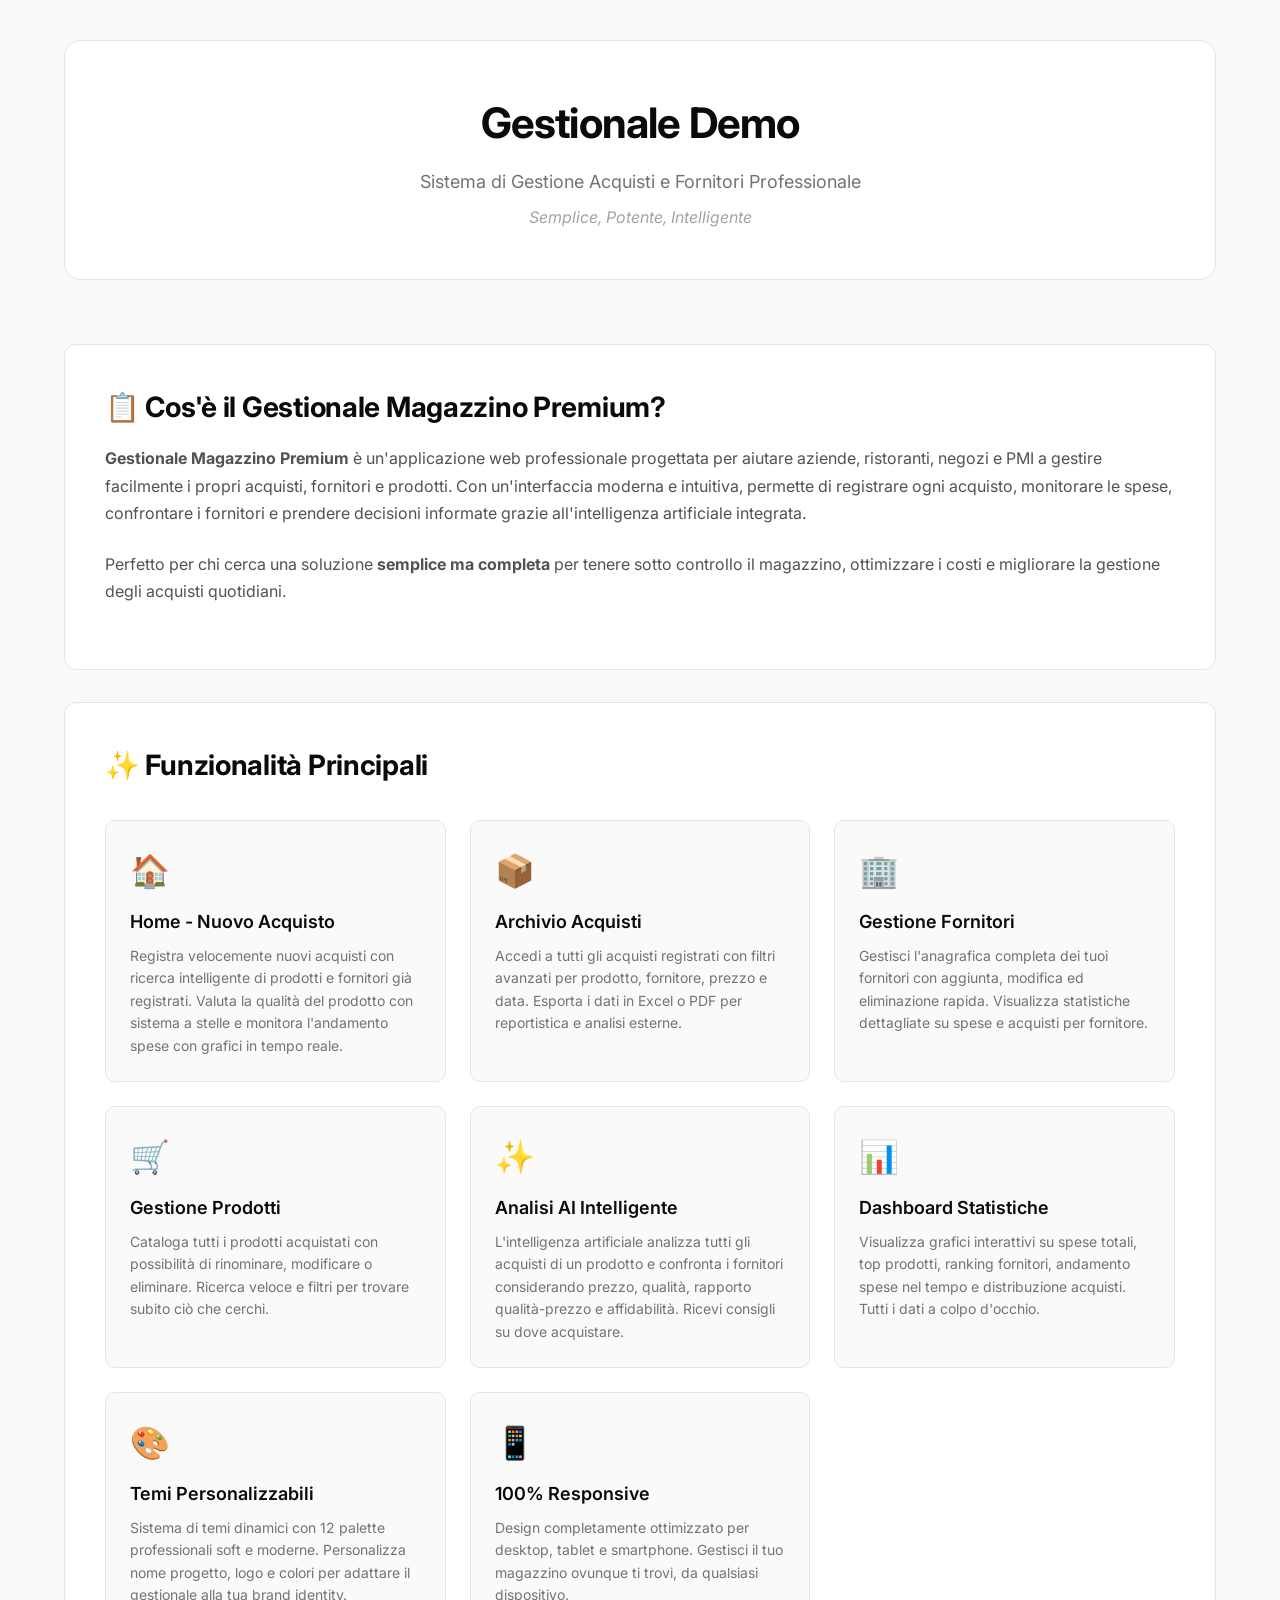
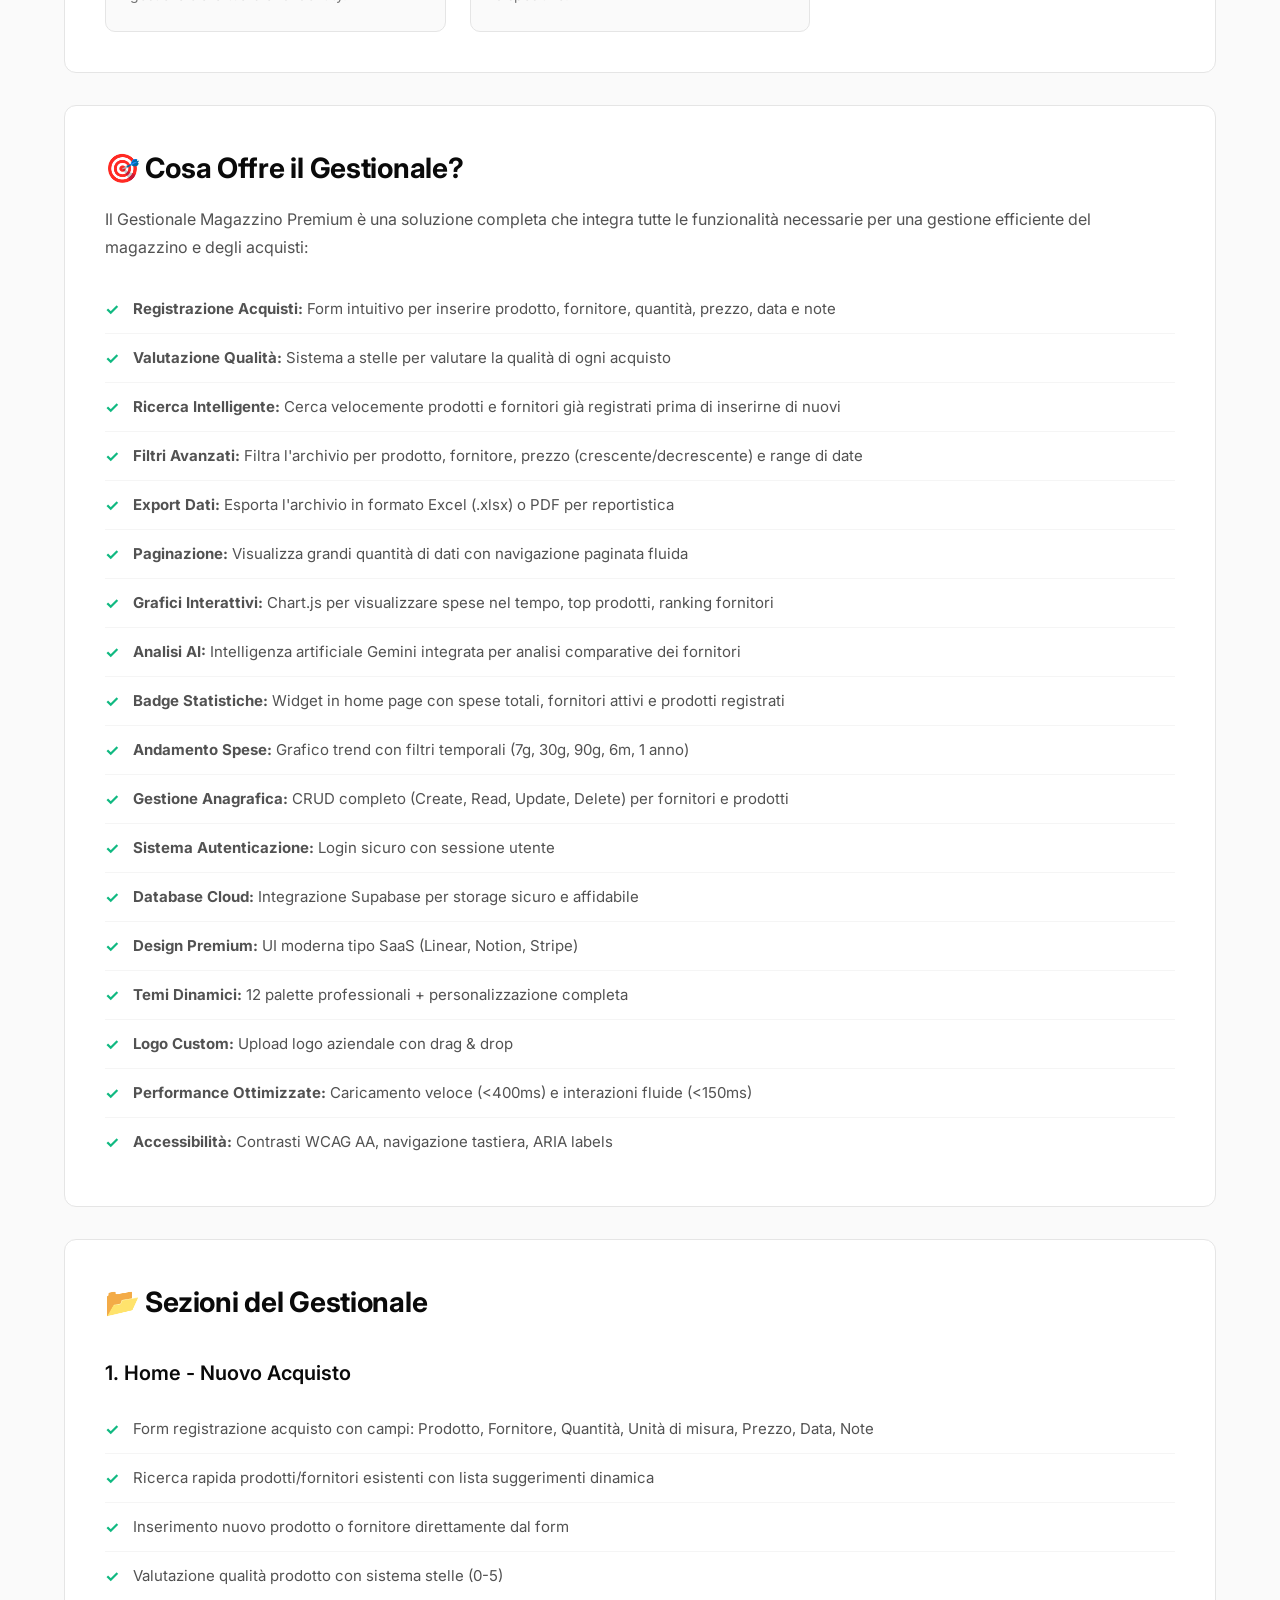
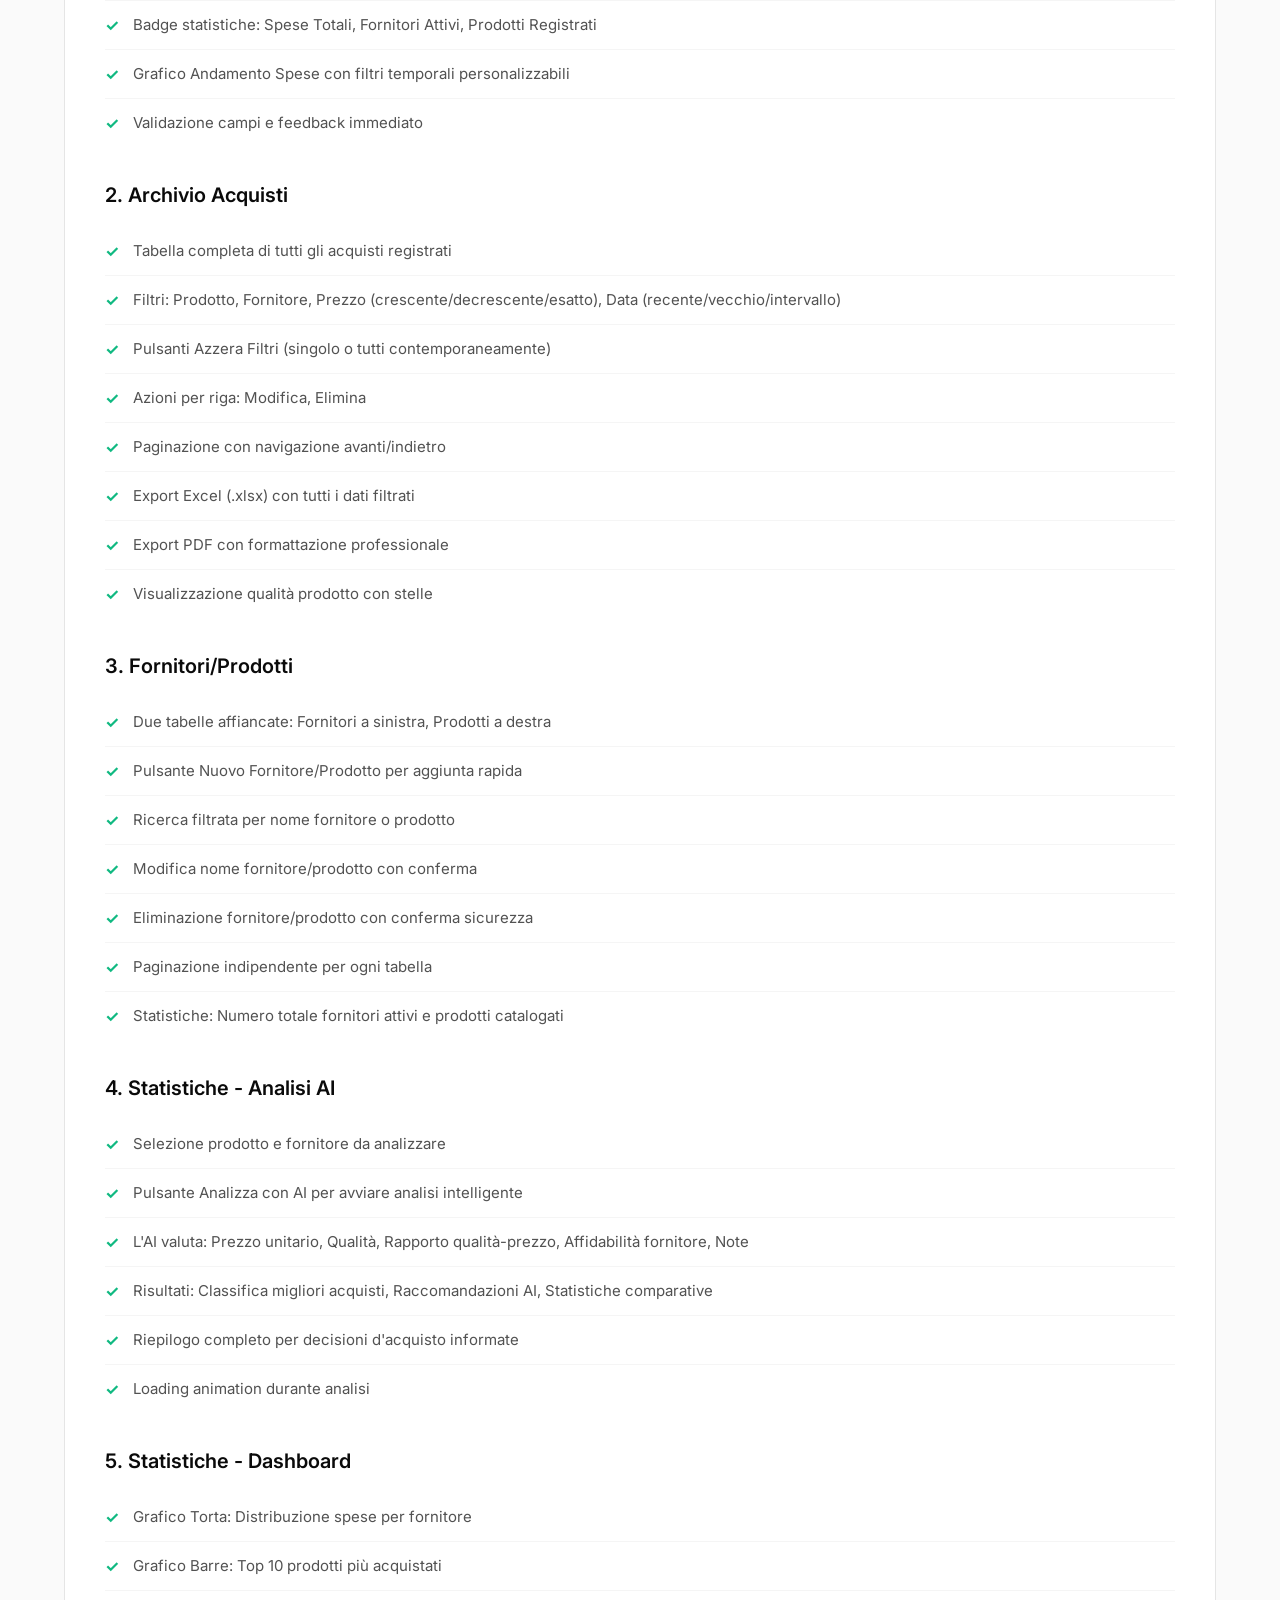
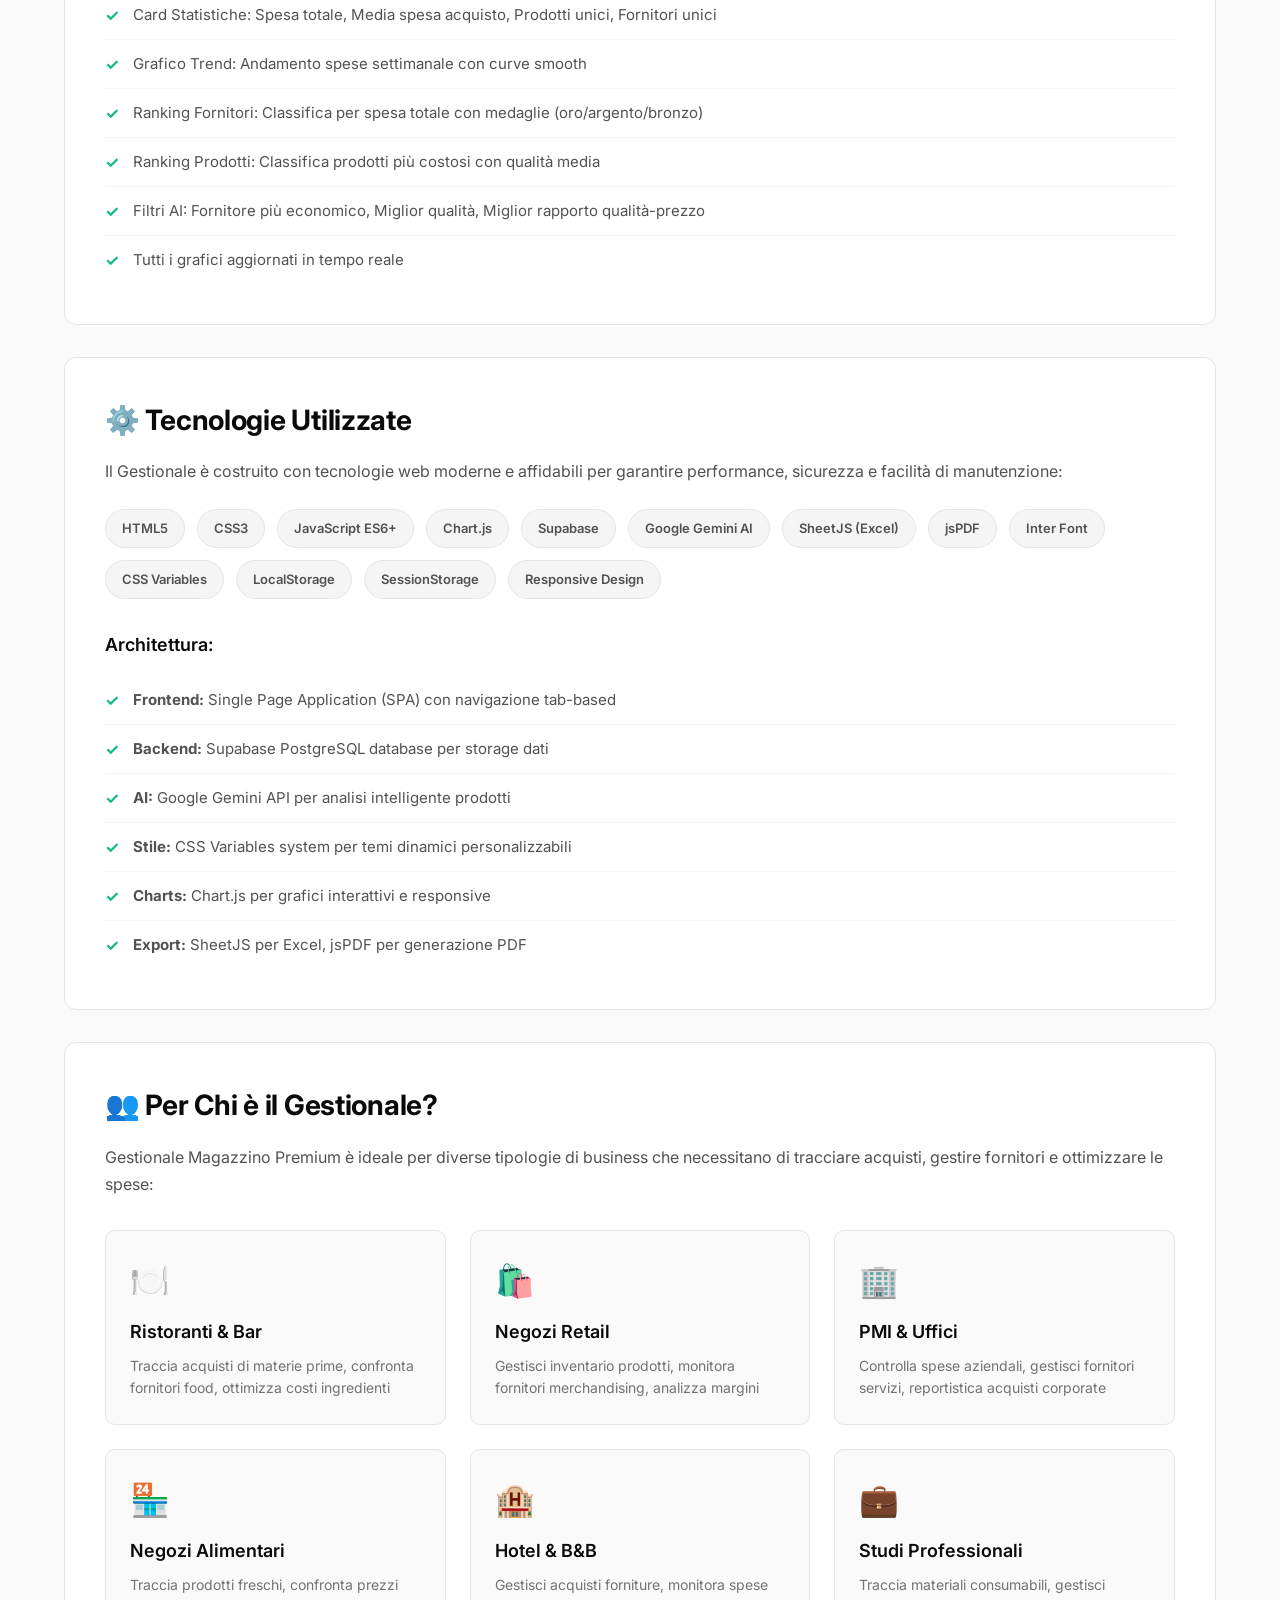
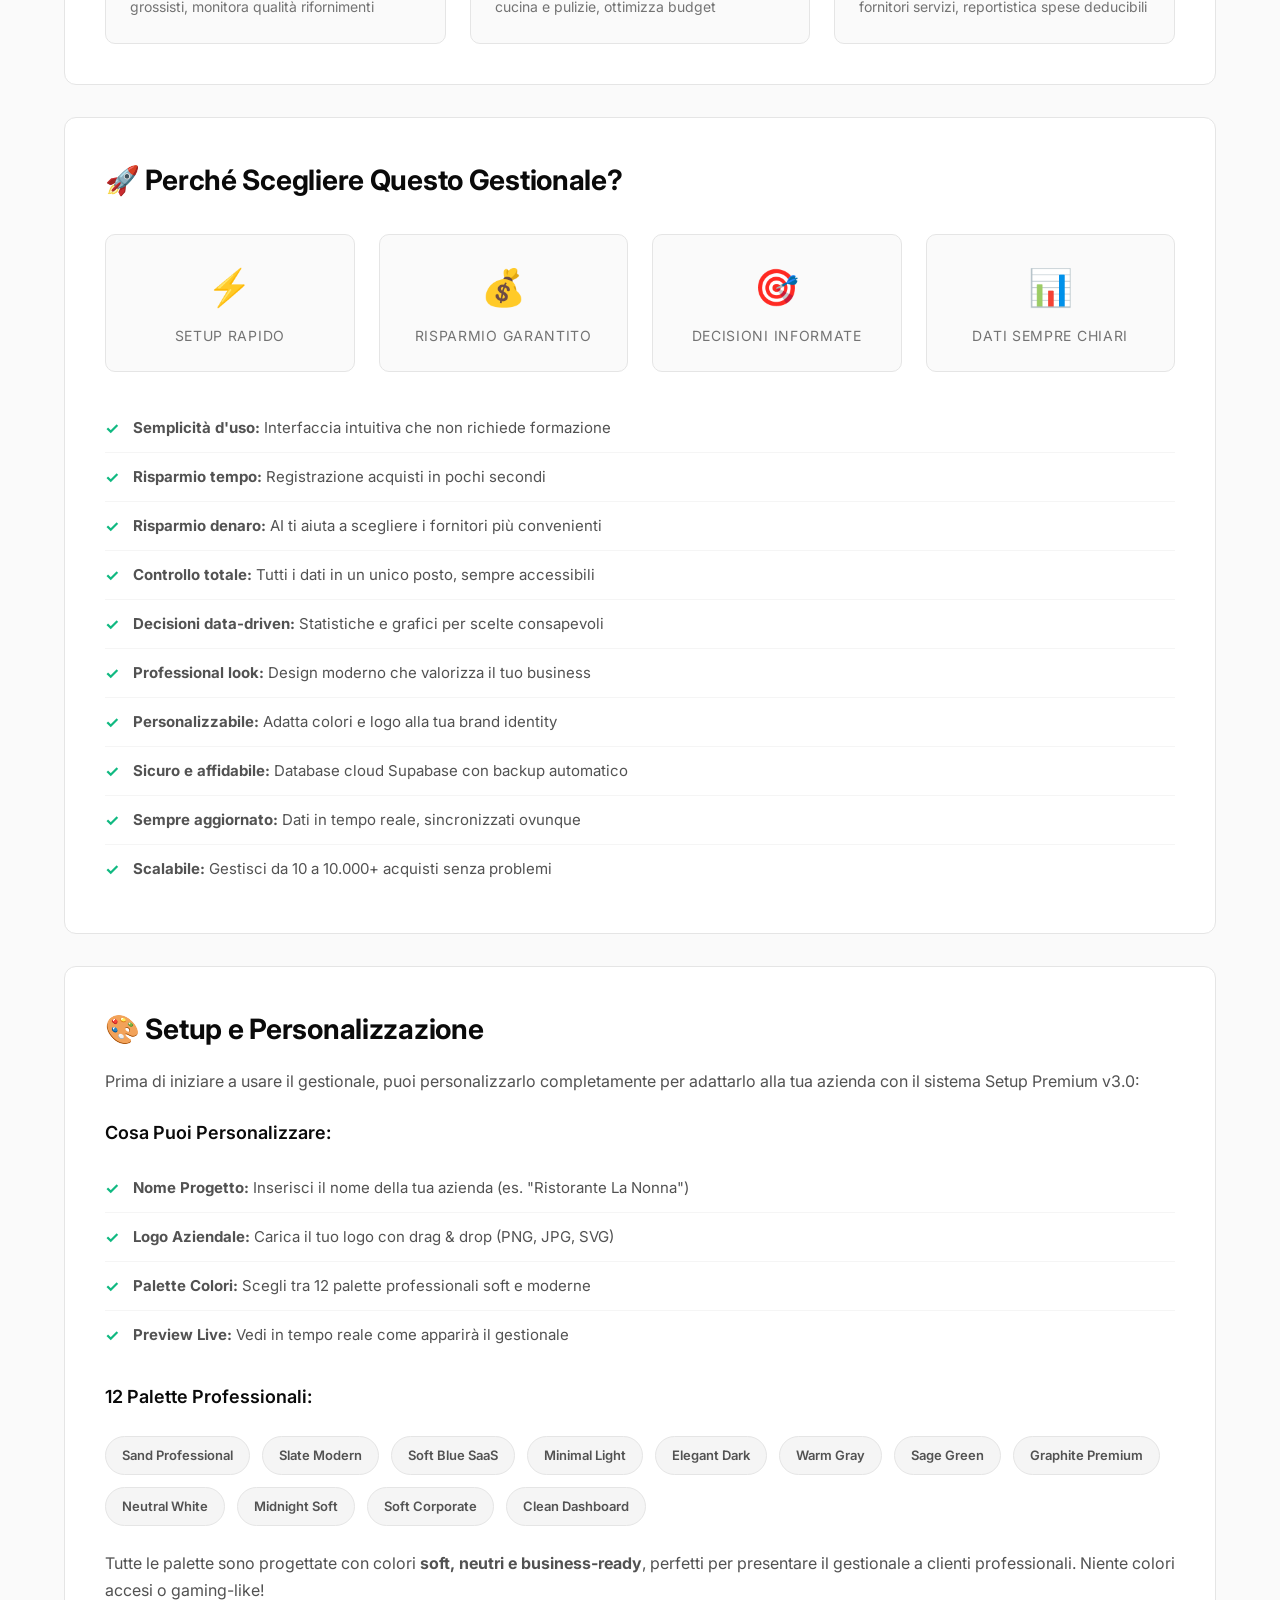
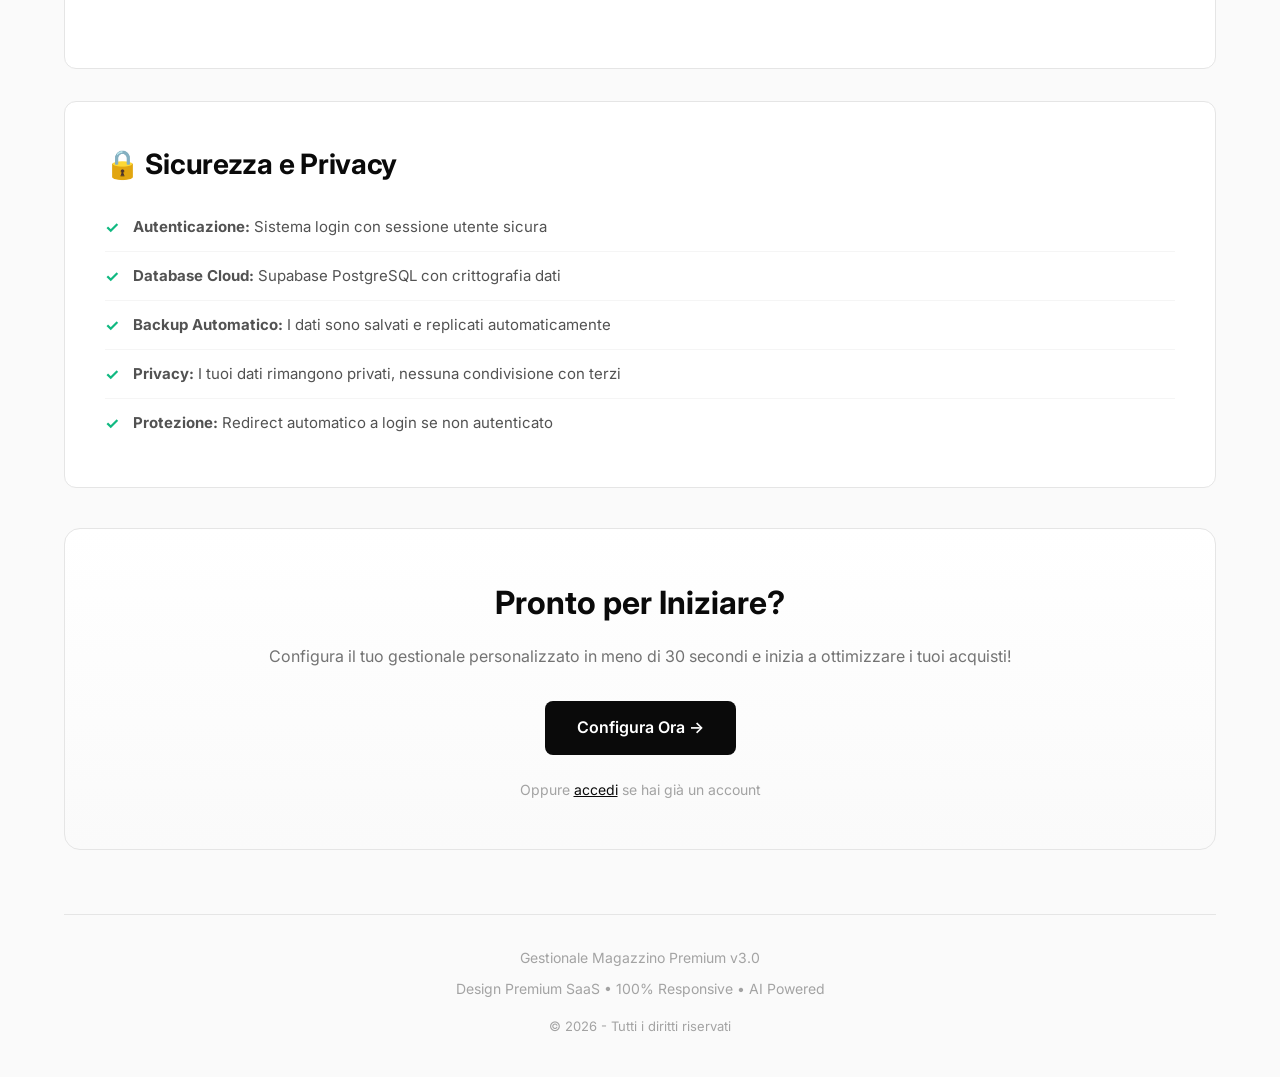
==== info.html @ 6c541b73 "stilicustom" ====
<!DOCTYPE html>
<html lang="it">
<head>
  <meta charset="UTF-8">
  <title>Informazioni - Gestionale Magazzino Premium</title>
  <meta name="viewport" content="width=device-width, initial-scale=1">
  <link href="https://fonts.googleapis.com/css2?family=Inter:wght@400;500;600;700&display=swap" rel="stylesheet">
  <link rel="stylesheet" href="css/themes-new.css">
  
  <style>
    * {
      margin: 0;
      padding: 0;
      box-sizing: border-box;
    }

    body {
      font-family: 'Inter', -apple-system, BlinkMacSystemFont, sans-serif;
      background: #fafafa;
      color: #0a0a0a;
      line-height: 1.6;
      -webkit-font-smoothing: antialiased;
      -moz-osx-font-smoothing: grayscale;
    }

    .container {
      max-width: 1200px;
      margin: 0 auto;
      padding: 40px 24px;
    }

    /* Header */
    .header {
      text-align: center;
      margin-bottom: 64px;
      padding: 48px 24px;
      background: #ffffff;
      border-radius: 16px;
      border: 1px solid #e5e5e5;
    }

    .logo-title {
      font-size: 42px;
      font-weight: 700;
      letter-spacing: -0.02em;
      color: #0a0a0a;
      margin-bottom: 12px;
    }

    .logo-subtitle {
      font-size: 18px;
      color: #737373;
      font-weight: 400;
    }

    .tagline {
      font-size: 16px;
      color: #a3a3a3;
      margin-top: 8px;
      font-style: italic;
    }

    /* Sections */
    .section {
      background: #ffffff;
      border-radius: 12px;
      padding: 40px;
      margin-bottom: 32px;
      border: 1px solid #e5e5e5;
    }

    .section-title {
      font-size: 28px;
      font-weight: 700;
      color: #0a0a0a;
      margin-bottom: 16px;
      letter-spacing: -0.01em;
    }

    .section-description {
      font-size: 16px;
      color: #525252;
      margin-bottom: 24px;
      line-height: 1.7;
    }

    /* Features Grid */
    .features-grid {
      display: grid;
      grid-template-columns: repeat(auto-fit, minmax(280px, 1fr));
      gap: 24px;
      margin-top: 32px;
    }

    .feature-card {
      background: #fafafa;
      border-radius: 10px;
      padding: 24px;
      border: 1px solid #e5e5e5;
      transition: all 0.2s ease;
    }

    .feature-card:hover {
      border-color: #a3a3a3;
      transform: translateY(-2px);
      box-shadow: 0 4px 12px rgba(0, 0, 0, 0.08);
    }

    .feature-icon {
      font-size: 32px;
      margin-bottom: 12px;
    }

    .feature-title {
      font-size: 18px;
      font-weight: 600;
      color: #0a0a0a;
      margin-bottom: 8px;
    }

    .feature-description {
      font-size: 14px;
      color: #737373;
      line-height: 1.6;
    }

    /* List */
    .info-list {
      list-style: none;
      margin-top: 16px;
    }

    .info-list li {
      padding: 12px 0;
      padding-left: 28px;
      position: relative;
      font-size: 15px;
      color: #525252;
      border-bottom: 1px solid #f5f5f5;
    }

    .info-list li:last-child {
      border-bottom: none;
    }

    .info-list li::before {
      content: '✓';
      position: absolute;
      left: 0;
      color: #10b981;
      font-weight: 700;
      font-size: 16px;
    }

    /* Tech Stack */
    .tech-stack {
      display: flex;
      flex-wrap: wrap;
      gap: 12px;
      margin-top: 24px;
    }

    .tech-badge {
      background: #f5f5f5;
      color: #525252;
      padding: 8px 16px;
      border-radius: 20px;
      font-size: 13px;
      font-weight: 600;
      border: 1px solid #e5e5e5;
    }

    /* CTA Button */
    .cta-section {
      text-align: center;
      padding: 48px 24px;
      background: linear-gradient(to bottom, #ffffff, #fafafa);
      border-radius: 16px;
      border: 1px solid #e5e5e5;
      margin-top: 40px;
    }

    .cta-button {
      display: inline-block;
      background: #0a0a0a;
      color: #ffffff;
      padding: 14px 32px;
      border-radius: 8px;
      text-decoration: none;
      font-size: 16px;
      font-weight: 600;
      transition: all 0.2s ease;
      border: none;
      cursor: pointer;
    }

    .cta-button:hover {
      background: #262626;
      transform: translateY(-1px);
      box-shadow: 0 4px 12px rgba(0, 0, 0, 0.15);
    }

    /* Stats */
    .stats-grid {
      display: grid;
      grid-template-columns: repeat(auto-fit, minmax(200px, 1fr));
      gap: 24px;
      margin-top: 32px;
    }

    .stat-card {
      text-align: center;
      padding: 24px;
      background: #fafafa;
      border-radius: 10px;
      border: 1px solid #e5e5e5;
    }

    .stat-number {
      font-size: 36px;
      font-weight: 700;
      color: #0a0a0a;
      margin-bottom: 8px;
    }

    .stat-label {
      font-size: 14px;
      color: #737373;
      text-transform: uppercase;
      letter-spacing: 0.05em;
    }

    /* Footer */
    .footer {
      text-align: center;
      margin-top: 64px;
      padding-top: 32px;
      border-top: 1px solid #e5e5e5;
      color: #a3a3a3;
      font-size: 14px;
    }
  </style>
</head>
<body>

<div class="container">
  
  <!-- HEADER -->
  <div class="header">
    <h1 class="logo-title">Gestionale Magazzino Premium</h1>
    <p class="logo-subtitle">Sistema di Gestione Acquisti e Fornitori Professionale</p>
    <p class="tagline">Semplice, Potente, Intelligente</p>
  </div>

  <!-- COSA È -->
  <div class="section">
    <h2 class="section-title">📋 Cos'è il Gestionale Magazzino Premium?</h2>
    <p class="section-description">
      <strong>Gestionale Magazzino Premium</strong> è un'applicazione web professionale progettata per aiutare aziende, 
      ristoranti, negozi e PMI a gestire facilmente i propri acquisti, fornitori e prodotti. 
      Con un'interfaccia moderna e intuitiva, permette di registrare ogni acquisto, monitorare le spese, 
      confrontare i fornitori e prendere decisioni informate grazie all'intelligenza artificiale integrata.
    </p>
    <p class="section-description">
      Perfetto per chi cerca una soluzione <strong>semplice ma completa</strong> per tenere sotto controllo il magazzino, 
      ottimizzare i costi e migliorare la gestione degli acquisti quotidiani.
    </p>
  </div>

  <!-- FUNZIONALITÀ PRINCIPALI -->
  <div class="section">
    <h2 class="section-title">✨ Funzionalità Principali</h2>
    
    <div class="features-grid">
      <!-- Feature 1 -->
      <div class="feature-card">
        <div class="feature-icon">🏠</div>
        <h3 class="feature-title">Home - Nuovo Acquisto</h3>
        <p class="feature-description">
          Registra velocemente nuovi acquisti con ricerca intelligente di prodotti e fornitori già registrati. 
          Valuta la qualità del prodotto con sistema a stelle e monitora l'andamento spese con grafici in tempo reale.
        </p>
      </div>

      <!-- Feature 2 -->
      <div class="feature-card">
        <div class="feature-icon">📦</div>
        <h3 class="feature-title">Archivio Acquisti</h3>
        <p class="feature-description">
          Accedi a tutti gli acquisti registrati con filtri avanzati per prodotto, fornitore, prezzo e data. 
          Esporta i dati in Excel o PDF per reportistica e analisi esterne.
        </p>
      </div>

      <!-- Feature 3 -->
      <div class="feature-card">
        <div class="feature-icon">🏢</div>
        <h3 class="feature-title">Gestione Fornitori</h3>
        <p class="feature-description">
          Gestisci l'anagrafica completa dei tuoi fornitori con aggiunta, modifica ed eliminazione rapida. 
          Visualizza statistiche dettagliate su spese e acquisti per fornitore.
        </p>
      </div>

      <!-- Feature 4 -->
      <div class="feature-card">
        <div class="feature-icon">🛒</div>
        <h3 class="feature-title">Gestione Prodotti</h3>
        <p class="feature-description">
          Cataloga tutti i prodotti acquistati con possibilità di rinominare, modificare o eliminare. 
          Ricerca veloce e filtri per trovare subito ciò che cerchi.
        </p>
      </div>

      <!-- Feature 5 -->
      <div class="feature-card">
        <div class="feature-icon">✨</div>
        <h3 class="feature-title">Analisi AI Intelligente</h3>
        <p class="feature-description">
          L'intelligenza artificiale analizza tutti gli acquisti di un prodotto e confronta i fornitori 
          considerando prezzo, qualità, rapporto qualità-prezzo e affidabilità. Ricevi consigli su dove acquistare.
        </p>
      </div>

      <!-- Feature 6 -->
      <div class="feature-card">
        <div class="feature-icon">📊</div>
        <h3 class="feature-title">Dashboard Statistiche</h3>
        <p class="feature-description">
          Visualizza grafici interattivi su spese totali, top prodotti, ranking fornitori, 
          andamento spese nel tempo e distribuzione acquisti. Tutti i dati a colpo d'occhio.
        </p>
      </div>

      <!-- Feature 7 -->
      <div class="feature-card">
        <div class="feature-icon">🎨</div>
        <h3 class="feature-title">Temi Personalizzabili</h3>
        <p class="feature-description">
          Sistema di temi dinamici con 12 palette professionali soft e moderne. 
          Personalizza nome progetto, logo e colori per adattare il gestionale alla tua brand identity.
        </p>
      </div>

      <!-- Feature 8 -->
      <div class="feature-card">
        <div class="feature-icon">📱</div>
        <h3 class="feature-title">100% Responsive</h3>
        <p class="feature-description">
          Design completamente ottimizzato per desktop, tablet e smartphone. 
          Gestisci il tuo magazzino ovunque ti trovi, da qualsiasi dispositivo.
        </p>
      </div>
    </div>
  </div>

  <!-- COSA OFFRE -->
  <div class="section">
    <h2 class="section-title">🎯 Cosa Offre il Gestionale?</h2>
    <p class="section-description">
      Il Gestionale Magazzino Premium è una soluzione completa che integra tutte le funzionalità necessarie 
      per una gestione efficiente del magazzino e degli acquisti:
    </p>

    <ul class="info-list">
      <li><strong>Registrazione Acquisti:</strong> Form intuitivo per inserire prodotto, fornitore, quantità, prezzo, data e note</li>
      <li><strong>Valutazione Qualità:</strong> Sistema a stelle per valutare la qualità di ogni acquisto</li>
      <li><strong>Ricerca Intelligente:</strong> Cerca velocemente prodotti e fornitori già registrati prima di inserirne di nuovi</li>
      <li><strong>Filtri Avanzati:</strong> Filtra l'archivio per prodotto, fornitore, prezzo (crescente/decrescente) e range di date</li>
      <li><strong>Export Dati:</strong> Esporta l'archivio in formato Excel (.xlsx) o PDF per reportistica</li>
      <li><strong>Paginazione:</strong> Visualizza grandi quantità di dati con navigazione paginata fluida</li>
      <li><strong>Grafici Interattivi:</strong> Chart.js per visualizzare spese nel tempo, top prodotti, ranking fornitori</li>
      <li><strong>Analisi AI:</strong> Intelligenza artificiale Gemini integrata per analisi comparative dei fornitori</li>
      <li><strong>Badge Statistiche:</strong> Widget in home page con spese totali, fornitori attivi e prodotti registrati</li>
      <li><strong>Andamento Spese:</strong> Grafico trend con filtri temporali (7g, 30g, 90g, 6m, 1 anno)</li>
      <li><strong>Gestione Anagrafica:</strong> CRUD completo (Create, Read, Update, Delete) per fornitori e prodotti</li>
      <li><strong>Sistema Autenticazione:</strong> Login sicuro con sessione utente</li>
      <li><strong>Database Cloud:</strong> Integrazione Supabase per storage sicuro e affidabile</li>
      <li><strong>Design Premium:</strong> UI moderna tipo SaaS (Linear, Notion, Stripe)</li>
      <li><strong>Temi Dinamici:</strong> 12 palette professionali + personalizzazione completa</li>
      <li><strong>Logo Custom:</strong> Upload logo aziendale con drag & drop</li>
      <li><strong>Performance Ottimizzate:</strong> Caricamento veloce (<400ms) e interazioni fluide (<150ms)</li>
      <li><strong>Accessibilità:</strong> Contrasti WCAG AA, navigazione tastiera, ARIA labels</li>
    </ul>
  </div>

  <!-- SEZIONI DETTAGLIATE -->
  <div class="section">
    <h2 class="section-title">📂 Sezioni del Gestionale</h2>

    <h3 style="margin-top:32px;margin-bottom:16px;font-size:20px;font-weight:600;">1. Home - Nuovo Acquisto</h3>
    <ul class="info-list">
      <li>Form registrazione acquisto con campi: Prodotto, Fornitore, Quantità, Unità di misura, Prezzo, Data, Note</li>
      <li>Ricerca rapida prodotti/fornitori esistenti con lista suggerimenti dinamica</li>
      <li>Inserimento nuovo prodotto o fornitore direttamente dal form</li>
      <li>Valutazione qualità prodotto con sistema stelle (0-5)</li>
      <li>Badge statistiche: Spese Totali, Fornitori Attivi, Prodotti Registrati</li>
      <li>Grafico Andamento Spese con filtri temporali personalizzabili</li>
      <li>Validazione campi e feedback immediato</li>
    </ul>

    <h3 style="margin-top:32px;margin-bottom:16px;font-size:20px;font-weight:600;">2. Archivio Acquisti</h3>
    <ul class="info-list">
      <li>Tabella completa di tutti gli acquisti registrati</li>
      <li>Filtri: Prodotto, Fornitore, Prezzo (crescente/decrescente/esatto), Data (recente/vecchio/intervallo)</li>
      <li>Pulsanti Azzera Filtri (singolo o tutti contemporaneamente)</li>
      <li>Azioni per riga: Modifica, Elimina</li>
      <li>Paginazione con navigazione avanti/indietro</li>
      <li>Export Excel (.xlsx) con tutti i dati filtrati</li>
      <li>Export PDF con formattazione professionale</li>
      <li>Visualizzazione qualità prodotto con stelle</li>
    </ul>

    <h3 style="margin-top:32px;margin-bottom:16px;font-size:20px;font-weight:600;">3. Fornitori/Prodotti</h3>
    <ul class="info-list">
      <li>Due tabelle affiancate: Fornitori a sinistra, Prodotti a destra</li>
      <li>Pulsante Nuovo Fornitore/Prodotto per aggiunta rapida</li>
      <li>Ricerca filtrata per nome fornitore o prodotto</li>
      <li>Modifica nome fornitore/prodotto con conferma</li>
      <li>Eliminazione fornitore/prodotto con conferma sicurezza</li>
      <li>Paginazione indipendente per ogni tabella</li>
      <li>Statistiche: Numero totale fornitori attivi e prodotti catalogati</li>
    </ul>

    <h3 style="margin-top:32px;margin-bottom:16px;font-size:20px;font-weight:600;">4. Statistiche - Analisi AI</h3>
    <ul class="info-list">
      <li>Selezione prodotto e fornitore da analizzare</li>
      <li>Pulsante Analizza con AI per avviare analisi intelligente</li>
      <li>L'AI valuta: Prezzo unitario, Qualità, Rapporto qualità-prezzo, Affidabilità fornitore, Note</li>
      <li>Risultati: Classifica migliori acquisti, Raccomandazioni AI, Statistiche comparative</li>
      <li>Riepilogo completo per decisioni d'acquisto informate</li>
      <li>Loading animation durante analisi</li>
    </ul>

    <h3 style="margin-top:32px;margin-bottom:16px;font-size:20px;font-weight:600;">5. Statistiche - Dashboard</h3>
    <ul class="info-list">
      <li>Grafico Torta: Distribuzione spese per fornitore</li>
      <li>Grafico Barre: Top 10 prodotti più acquistati</li>
      <li>Card Statistiche: Spesa totale, Media spesa acquisto, Prodotti unici, Fornitori unici</li>
      <li>Grafico Trend: Andamento spese settimanale con curve smooth</li>
      <li>Ranking Fornitori: Classifica per spesa totale con medaglie (oro/argento/bronzo)</li>
      <li>Ranking Prodotti: Classifica prodotti più costosi con qualità media</li>
      <li>Filtri AI: Fornitore più economico, Miglior qualità, Miglior rapporto qualità-prezzo</li>
      <li>Tutti i grafici aggiornati in tempo reale</li>
    </ul>
  </div>

  <!-- TECNOLOGIE -->
  <div class="section">
    <h2 class="section-title">⚙️ Tecnologie Utilizzate</h2>
    <p class="section-description">
      Il Gestionale è costruito con tecnologie web moderne e affidabili per garantire 
      performance, sicurezza e facilità di manutenzione:
    </p>

    <div class="tech-stack">
      <span class="tech-badge">HTML5</span>
      <span class="tech-badge">CSS3</span>
      <span class="tech-badge">JavaScript ES6+</span>
      <span class="tech-badge">Chart.js</span>
      <span class="tech-badge">Supabase</span>
      <span class="tech-badge">Google Gemini AI</span>
      <span class="tech-badge">SheetJS (Excel)</span>
      <span class="tech-badge">jsPDF</span>
      <span class="tech-badge">Inter Font</span>
      <span class="tech-badge">CSS Variables</span>
      <span class="tech-badge">LocalStorage</span>
      <span class="tech-badge">SessionStorage</span>
      <span class="tech-badge">Responsive Design</span>
    </div>

    <h3 style="margin-top:32px;margin-bottom:16px;font-size:18px;font-weight:600;">Architettura:</h3>
    <ul class="info-list">
      <li><strong>Frontend:</strong> Single Page Application (SPA) con navigazione tab-based</li>
      <li><strong>Backend:</strong> Supabase PostgreSQL database per storage dati</li>
      <li><strong>AI:</strong> Google Gemini API per analisi intelligente prodotti</li>
      <li><strong>Stile:</strong> CSS Variables system per temi dinamici personalizzabili</li>
      <li><strong>Charts:</strong> Chart.js per grafici interattivi e responsive</li>
      <li><strong>Export:</strong> SheetJS per Excel, jsPDF per generazione PDF</li>
    </ul>
  </div>

  <!-- TARGET UTENTI -->
  <div class="section">
    <h2 class="section-title">👥 Per Chi è il Gestionale?</h2>
    <p class="section-description">
      Gestionale Magazzino Premium è ideale per diverse tipologie di business che necessitano 
      di tracciare acquisti, gestire fornitori e ottimizzare le spese:
    </p>

    <div class="features-grid">
      <div class="feature-card">
        <div class="feature-icon">🍽️</div>
        <h3 class="feature-title">Ristoranti & Bar</h3>
        <p class="feature-description">
          Traccia acquisti di materie prime, confronta fornitori food, ottimizza costi ingredienti
        </p>
      </div>

      <div class="feature-card">
        <div class="feature-icon">🛍️</div>
        <h3 class="feature-title">Negozi Retail</h3>
        <p class="feature-description">
          Gestisci inventario prodotti, monitora fornitori merchandising, analizza margini
        </p>
      </div>

      <div class="feature-card">
        <div class="feature-icon">🏢</div>
        <h3 class="feature-title">PMI & Uffici</h3>
        <p class="feature-description">
          Controlla spese aziendali, gestisci fornitori servizi, reportistica acquisti corporate
        </p>
      </div>

      <div class="feature-card">
        <div class="feature-icon">🏪</div>
        <h3 class="feature-title">Negozi Alimentari</h3>
        <p class="feature-description">
          Traccia prodotti freschi, confronta prezzi grossisti, monitora qualità rifornimenti
        </p>
      </div>

      <div class="feature-card">
        <div class="feature-icon">🏨</div>
        <h3 class="feature-title">Hotel & B&B</h3>
        <p class="feature-description">
          Gestisci acquisti forniture, monitora spese cucina e pulizie, ottimizza budget
        </p>
      </div>

      <div class="feature-card">
        <div class="feature-icon">💼</div>
        <h3 class="feature-title">Studi Professionali</h3>
        <p class="feature-description">
          Traccia materiali consumabili, gestisci fornitori servizi, reportistica spese deducibili
        </p>
      </div>
    </div>
  </div>

  <!-- VANTAGGI -->
  <div class="section">
    <h2 class="section-title">🚀 Perché Scegliere Questo Gestionale?</h2>
    
    <div class="stats-grid">
      <div class="stat-card">
        <div class="stat-number">⚡</div>
        <p class="stat-label">Setup Rapido</p>
      </div>
      <div class="stat-card">
        <div class="stat-number">💰</div>
        <p class="stat-label">Risparmio Garantito</p>
      </div>
      <div class="stat-card">
        <div class="stat-number">🎯</div>
        <p class="stat-label">Decisioni Informate</p>
      </div>
      <div class="stat-card">
        <div class="stat-number">📊</div>
        <p class="stat-label">Dati Sempre Chiari</p>
      </div>
    </div>

    <ul class="info-list" style="margin-top:32px;">
      <li><strong>Semplicità d'uso:</strong> Interfaccia intuitiva che non richiede formazione</li>
      <li><strong>Risparmio tempo:</strong> Registrazione acquisti in pochi secondi</li>
      <li><strong>Risparmio denaro:</strong> AI ti aiuta a scegliere i fornitori più convenienti</li>
      <li><strong>Controllo totale:</strong> Tutti i dati in un unico posto, sempre accessibili</li>
      <li><strong>Decisioni data-driven:</strong> Statistiche e grafici per scelte consapevoli</li>
      <li><strong>Professional look:</strong> Design moderno che valorizza il tuo business</li>
      <li><strong>Personalizzabile:</strong> Adatta colori e logo alla tua brand identity</li>
      <li><strong>Sicuro e affidabile:</strong> Database cloud Supabase con backup automatico</li>
      <li><strong>Sempre aggiornato:</strong> Dati in tempo reale, sincronizzati ovunque</li>
      <li><strong>Scalabile:</strong> Gestisci da 10 a 10.000+ acquisti senza problemi</li>
    </ul>
  </div>

  <!-- SETUP -->
  <div class="section">
    <h2 class="section-title">🎨 Setup e Personalizzazione</h2>
    <p class="section-description">
      Prima di iniziare a usare il gestionale, puoi personalizzarlo completamente per adattarlo 
      alla tua azienda con il sistema Setup Premium v3.0:
    </p>

    <h3 style="margin-top:24px;margin-bottom:12px;font-size:18px;font-weight:600;">Cosa Puoi Personalizzare:</h3>
    <ul class="info-list">
      <li><strong>Nome Progetto:</strong> Inserisci il nome della tua azienda (es. "Ristorante La Nonna")</li>
      <li><strong>Logo Aziendale:</strong> Carica il tuo logo con drag & drop (PNG, JPG, SVG)</li>
      <li><strong>Palette Colori:</strong> Scegli tra 12 palette professionali soft e moderne</li>
      <li><strong>Preview Live:</strong> Vedi in tempo reale come apparirà il gestionale</li>
    </ul>

    <h3 style="margin-top:24px;margin-bottom:12px;font-size:18px;font-weight:600;">12 Palette Professionali:</h3>
    <div class="tech-stack">
      <span class="tech-badge">Sand Professional</span>
      <span class="tech-badge">Slate Modern</span>
      <span class="tech-badge">Soft Blue SaaS</span>
      <span class="tech-badge">Minimal Light</span>
      <span class="tech-badge">Elegant Dark</span>
      <span class="tech-badge">Warm Gray</span>
      <span class="tech-badge">Sage Green</span>
      <span class="tech-badge">Graphite Premium</span>
      <span class="tech-badge">Neutral White</span>
      <span class="tech-badge">Midnight Soft</span>
      <span class="tech-badge">Soft Corporate</span>
      <span class="tech-badge">Clean Dashboard</span>
    </div>

    <p class="section-description" style="margin-top:24px;">
      Tutte le palette sono progettate con colori <strong>soft, neutri e business-ready</strong>, 
      perfetti per presentare il gestionale a clienti professionali. Niente colori accesi o gaming-like!
    </p>
  </div>

  <!-- SICUREZZA -->
  <div class="section">
    <h2 class="section-title">🔒 Sicurezza e Privacy</h2>
    <ul class="info-list">
      <li><strong>Autenticazione:</strong> Sistema login con sessione utente sicura</li>
      <li><strong>Database Cloud:</strong> Supabase PostgreSQL con crittografia dati</li>
      <li><strong>Backup Automatico:</strong> I dati sono salvati e replicati automaticamente</li>
      <li><strong>Privacy:</strong> I tuoi dati rimangono privati, nessuna condivisione con terzi</li>
      <li><strong>Protezione:</strong> Redirect automatico a login se non autenticato</li>
    </ul>
  </div>

  <!-- CTA -->
  <div class="cta-section">
    <h2 style="font-size:32px;margin-bottom:16px;">Pronto per Iniziare?</h2>
    <p style="color:#737373;margin-bottom:32px;font-size:16px;">
      Configura il tuo gestionale personalizzato in meno di 30 secondi e inizia a ottimizzare i tuoi acquisti!
    </p>
    <a href="setup-premium.html" class="cta-button">Configura Ora →</a>
    <p style="color:#a3a3a3;margin-top:24px;font-size:14px;">
      Oppure <a href="login.html" style="color:#0a0a0a;text-decoration:underline;">accedi</a> se hai già un account
    </p>
  </div>

  <!-- FOOTER -->
  <div class="footer">
    <p>Gestionale Magazzino Premium v3.0</p>
    <p style="margin-top:8px;">Design Premium SaaS • 100% Responsive • AI Powered</p>
    <p style="margin-top:16px;font-size:13px;">© 2026 - Tutti i diritti riservati</p>
  </div>

</div>

<!-- Theme Manager -->
<script src="js/theme-manager-v2.js"></script>

</body>
</html>
---- css/themes-new.css ----
/* ===================================
   SISTEMA TEMA DINAMICO CUSTOM
   Theme Variables per Branding Personalizzato
   =================================== */

/* DEFAULT THEME VARIABLES - Saranno sovrascritte dinamicamente */
:root {
  /* === COLORI FUNZIONALI OPERATIVI (FISSI - NON MODIFICABILI) === */
  /* Questi colori rimangono SEMPRE invariati */
  
  /* Bottoni Azione */
  --btn-delete: #ef4444;
  --btn-delete-hover: #dc2626;
  --btn-delete-bg: #fef2f2;
  
  --btn-save: #10b981;
  --btn-save-hover: #059669;
  --btn-save-bg: #d1fae5;
  
  --btn-cancel: #6b7280;
  --btn-cancel-hover: #4b5563;
  --btn-cancel-bg: #f3f4f6;
  
  --btn-edit: #3b82f6;
  --btn-edit-hover: #2563eb;
  --btn-edit-bg: #dbeafe;
  
  /* Alert e Stati Sistema */
  --success: #10b981;
  --success-bg: #d1fae5;
  --success-border: #6ee7b7;
  --success-text: #047857;
  
  --warning: #f59e0b;
  --warning-bg: #fef3c7;
  --warning-border: #fbbf24;
  --warning-text: #b45309;
  
  --danger: #ef4444;
  --danger-bg: #fee2e2;
  --danger-border: #fca5a5;
  --danger-text: #b91c1c;
  
  --info: #3b82f6;
  --info-bg: #dbeafe;
  --info-border: #93c5fd;
  --info-text: #1d4ed8;
  
  /* Tabelle - Colori Neutri Standard */
  --table-header-bg: #f9fafb;
  --table-header-text: #374151;
  --table-border: #e5e7eb;
  --table-row-hover: #f9fafb;
  --table-row-even: #ffffff;
  --table-row-odd: #fafafa;
  
  /* === COLORI BRANDING CUSTOM (DINAMICI) === */
  /* Questi vengono sovrascritti dal configuratore */
  
  /* Colori Primari Brand */
  --primary: #6366f1;
  --primary-dark: #4f46e5;
  --primary-light: #818cf8;
  --primary-pale: #e0e7ff;
  
  /* Colori Secondari */
  --secondary: #8b5cf6;
  --secondary-light: #a78bfa;
  --secondary-dark: #7c3aed;
  
  /* Accent */
  --accent: #f59e0b;
  --accent-light: #fbbf24;
  --accent-dark: #d97706;
  
  /* Backgrounds */
  --bg: #fafafa;
  --bg-secondary: #f5f5f5;
  
  /* Superfici */
  --surface: #ffffff;
  --surface-elevated: #ffffff;
  
  /* Cards */
  --card: #ffffff;
  --card-subtle: #f8fafc;
  
  /* Sidebar & Navbar */
  --sidebar-bg: #ffffff;
  --sidebar-border: #e4e4e7;
  --sidebar-text: #18181b;
  --sidebar-text-muted: #71717a;
  --sidebar-hover: #f4f4f5;
  --sidebar-active: #e4e4e7;
  
  --navbar-bg: #ffffff;
  --navbar-border: #e4e4e7;
  --navbar-text: #18181b;
  
  /* Testi */
  --text: #18181b;
  --text-light: #71717a;
  --text-muted: #a1a1aa;
  --nero: #09090b;
  
  /* Bordi */
  --border: #e4e4e7;
  --border-light: #f4f4f5;
  
  /* Ombre */
  --shadow-sm: 0 1px 2px 0 rgba(0, 0, 0, 0.05);
  --shadow: 0 1px 3px 0 rgba(0, 0, 0, 0.1);
  --shadow-md: 0 4px 6px -1px rgba(0, 0, 0, 0.1);
  --shadow-lg: 0 10px 15px -3px rgba(0, 0, 0, 0.1);
  --shadow-xl: 0 20px 25px -5px rgba(0, 0, 0, 0.1);
  
  /* Colori Grafici/Charts (CUSTOM) */
  --chart-1: #6366f1;
  --chart-2: #8b5cf6;
  --chart-3: #ec4899;
  --chart-4: #f59e0b;
  --chart-5: #10b981;
  --chart-6: #3b82f6;
}

/* ===================================
   DARK MODE SUPPORT (Preparato per futuro)
   =================================== */
:root[data-mode="dark"] {
  --bg: #0f172a;
  --bg-secondary: #1e293b;
  --surface: #1e293b;
  --surface-elevated: #334155;
  --card: #1e293b;
  --card-subtle: #334155;
  --text: #f1f5f9;
  --text-light: #cbd5e1;
  --text-muted: #94a3b8;
  --nero: #f8fafc;
  --border: #334155;
  --border-light: #475569;
  --sidebar-bg: #1e293b;
  --sidebar-border: #334155;
  --sidebar-text: #f1f5f9;
  --sidebar-text-muted: #94a3b8;
  --sidebar-hover: #334155;
  --sidebar-active: #475569;
  --navbar-bg: #1e293b;
  --navbar-border: #334155;
  --navbar-text: #f1f5f9;
}

/* ===================================
   UTILITY CLASSES
   =================================== */
.bg-primary { background-color: var(--primary) !important; }
.bg-secondary { background-color: var(--secondary) !important; }
.bg-accent { background-color: var(--accent) !important; }

.text-primary { color: var(--primary) !important; }
.text-secondary { color: var(--secondary) !important; }
.text-accent { color: var(--accent) !important; }

.border-primary { border-color: var(--primary) !important; }
.border-secondary { border-color: var(--secondary) !important; }
.border-accent { border-color: var(--accent) !important; }

/* Solid Color Utilities (NO GRADIENTS) */
.solid-primary {
  background: var(--primary);
}

.solid-secondary {
  background: var(--secondary);
}

.solid-accent {
  background: var(--accent);
}
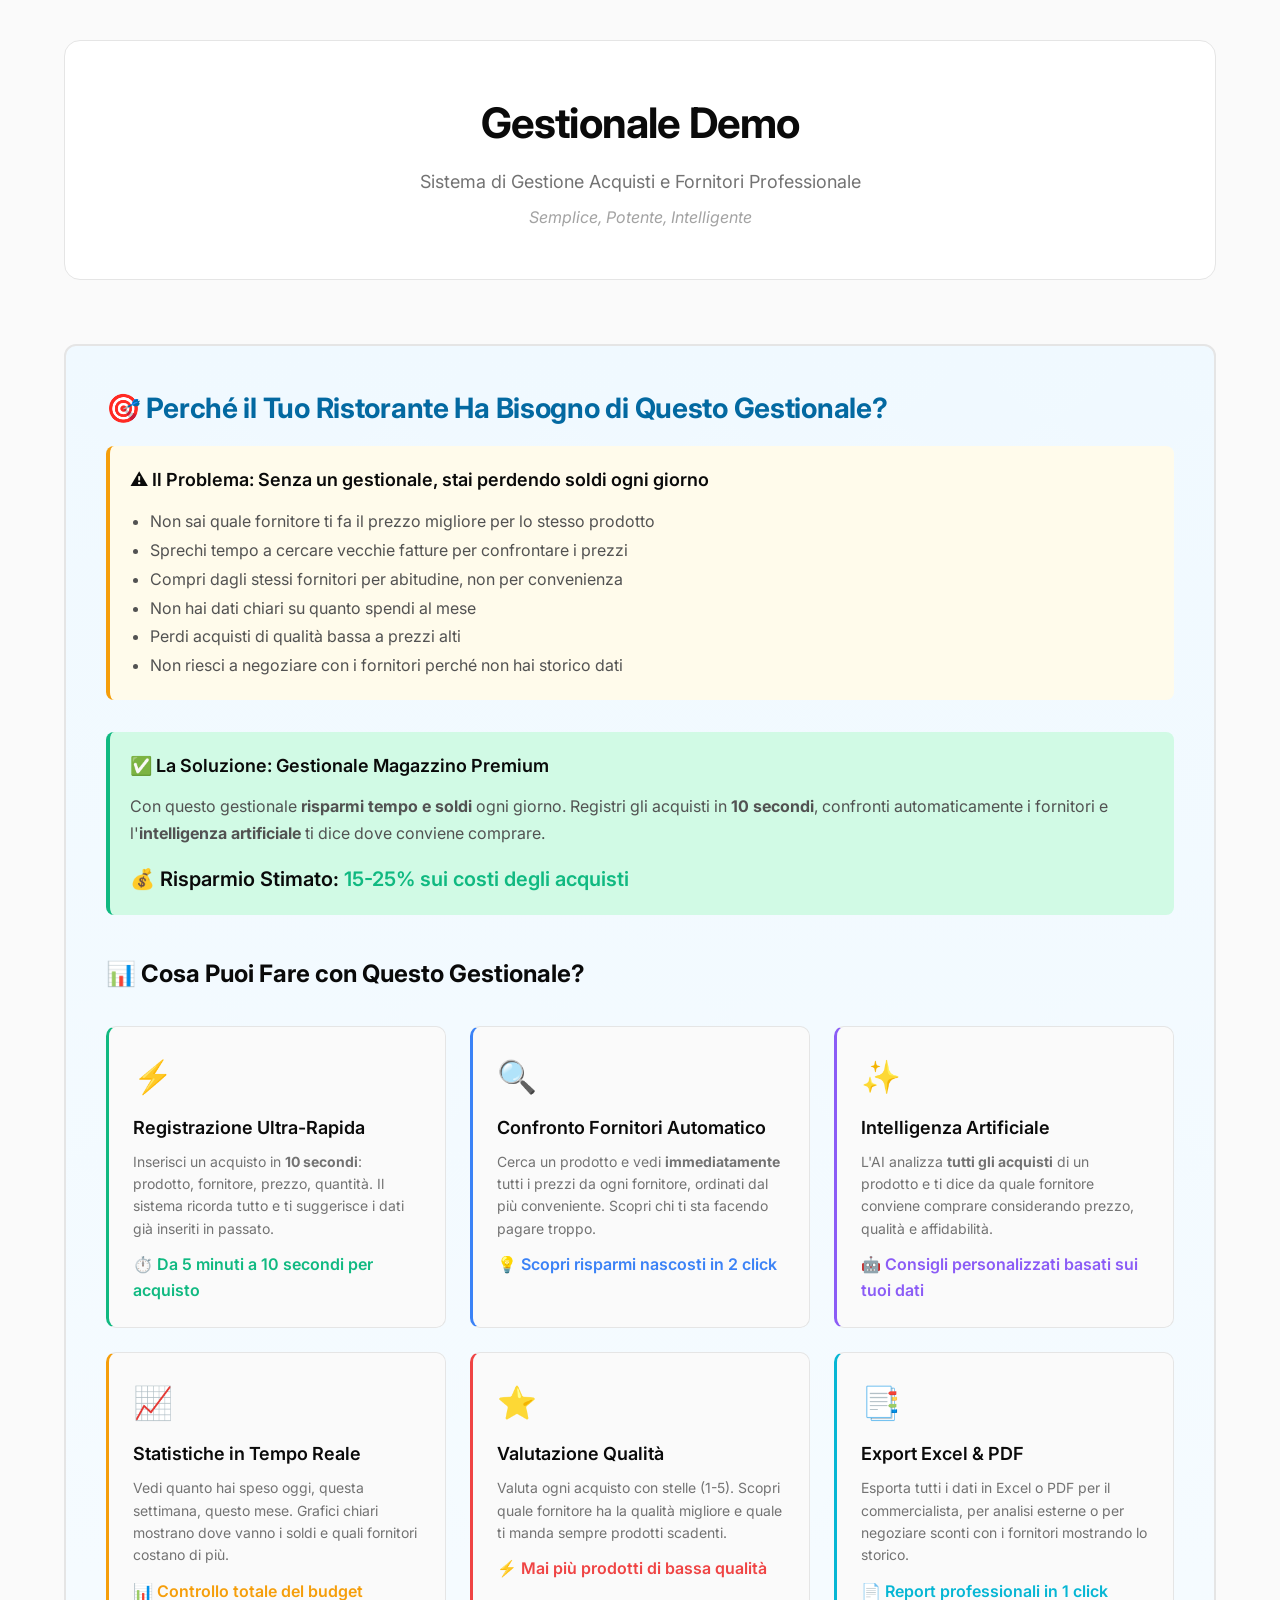
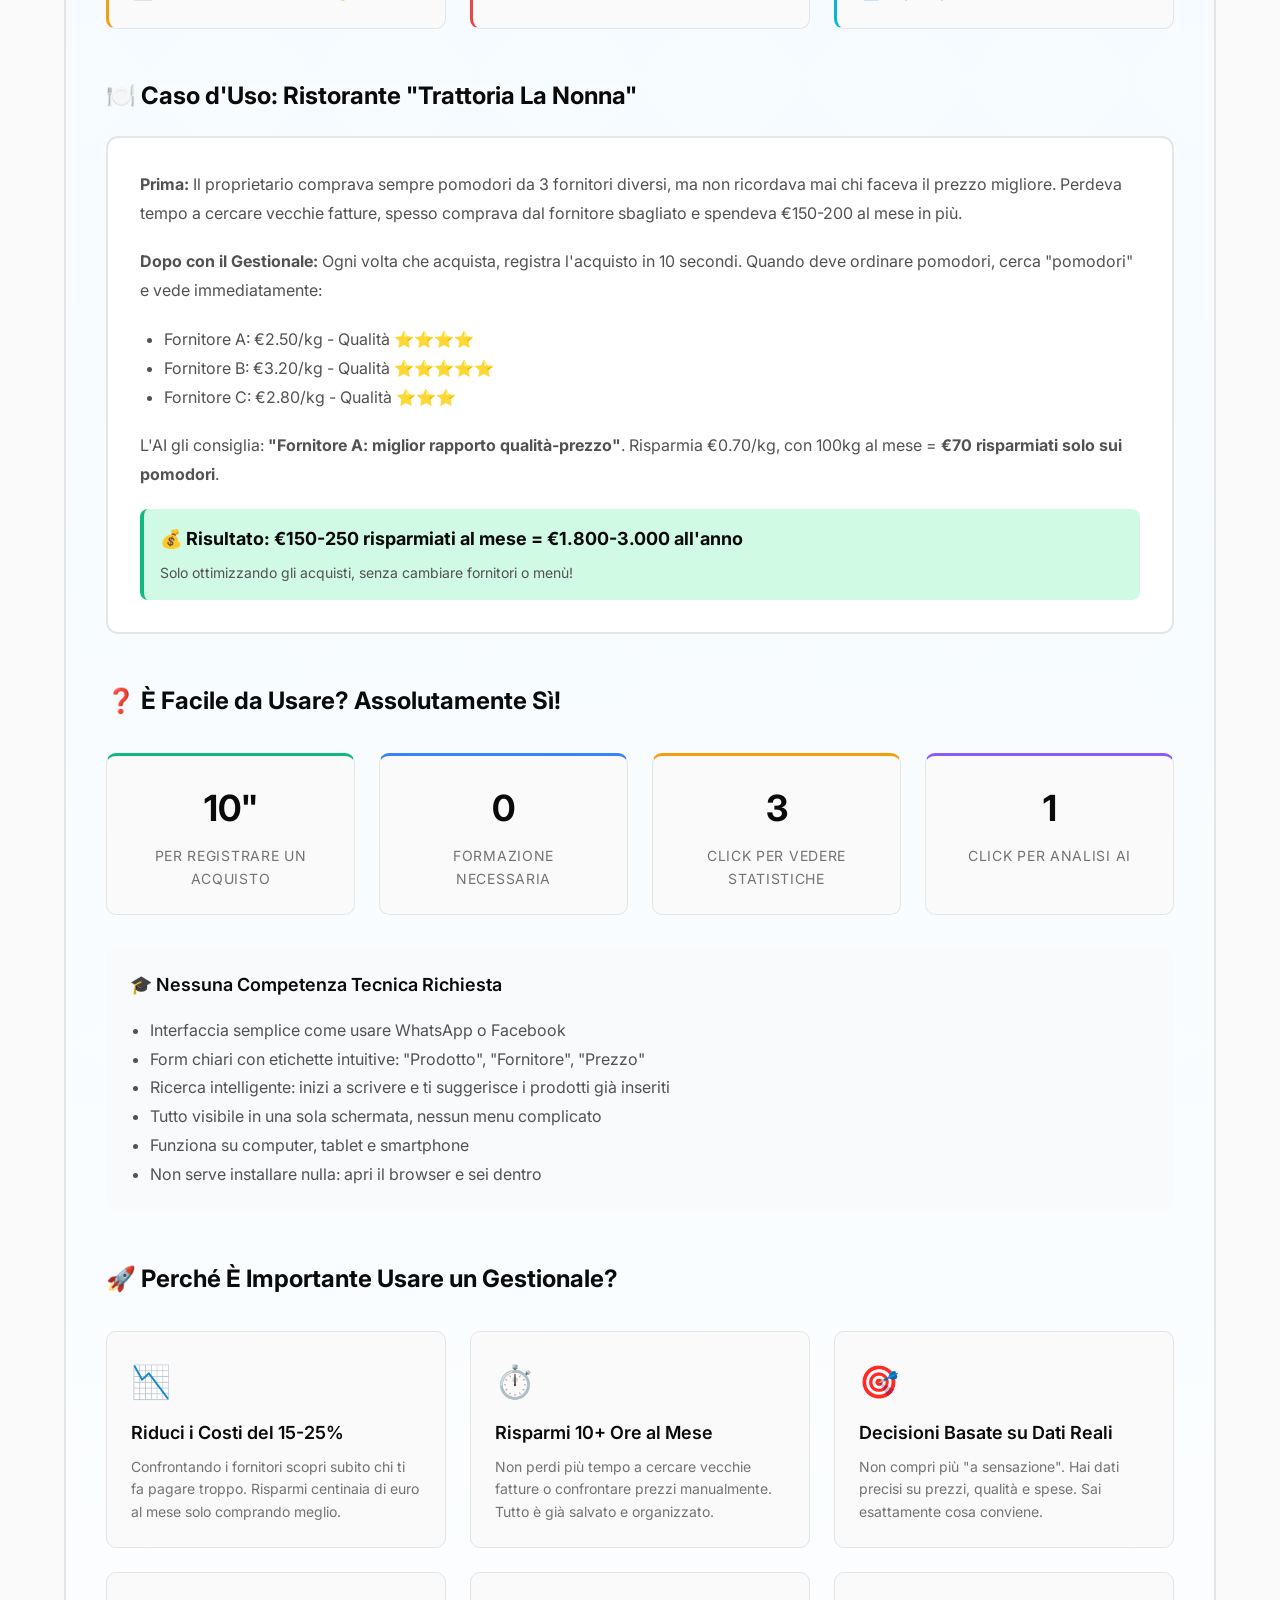
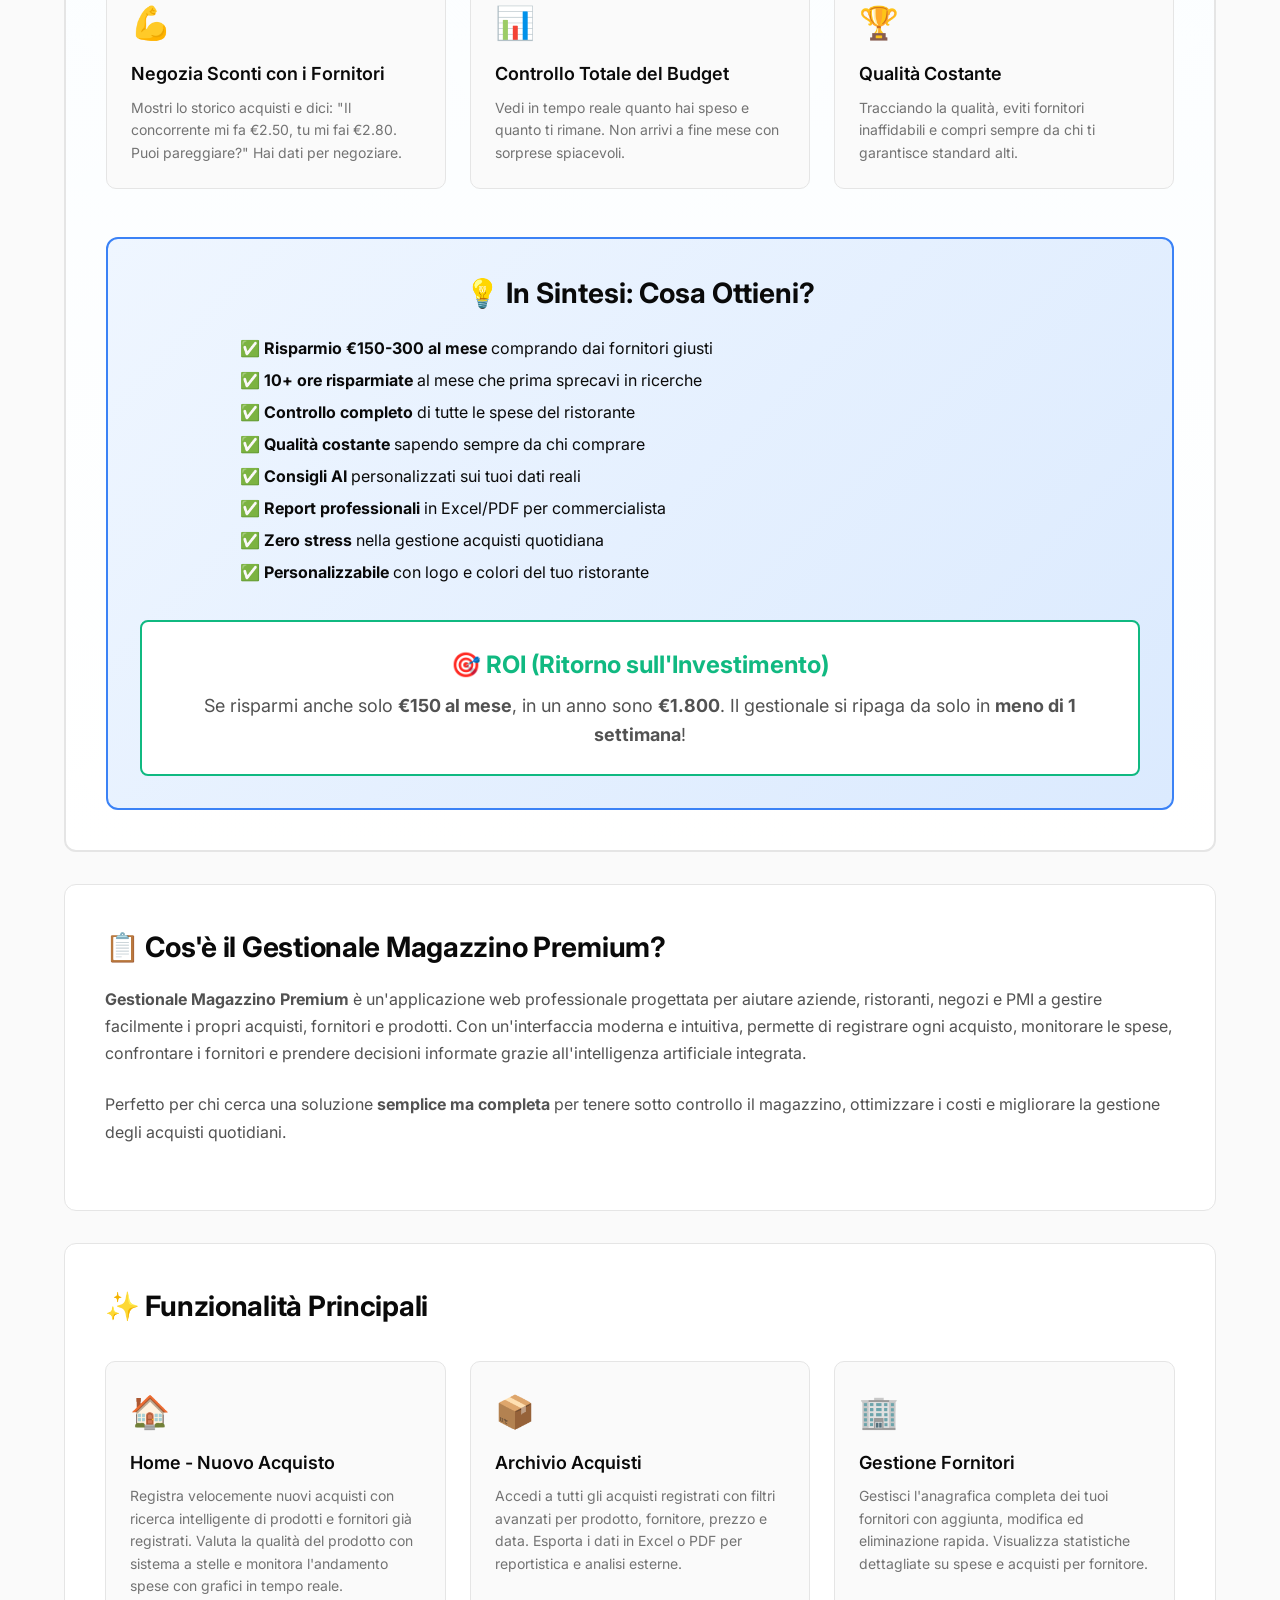
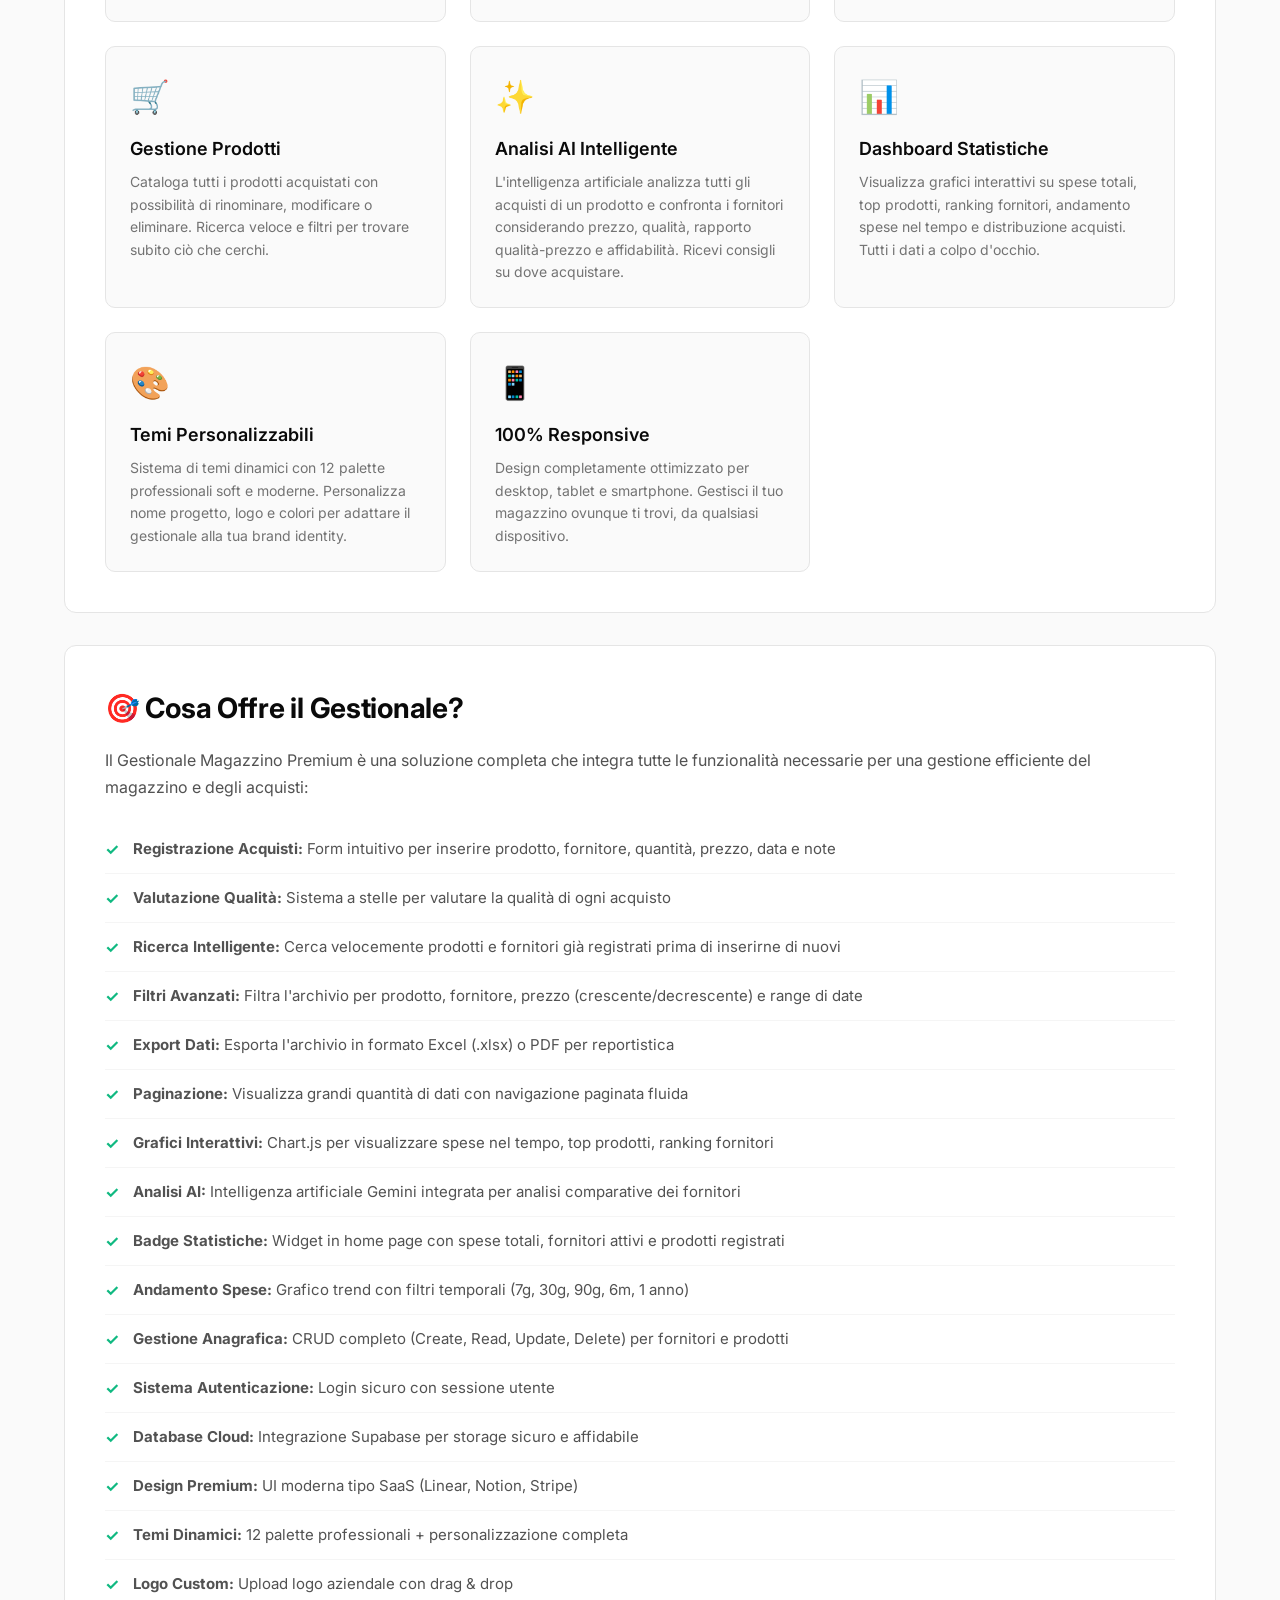
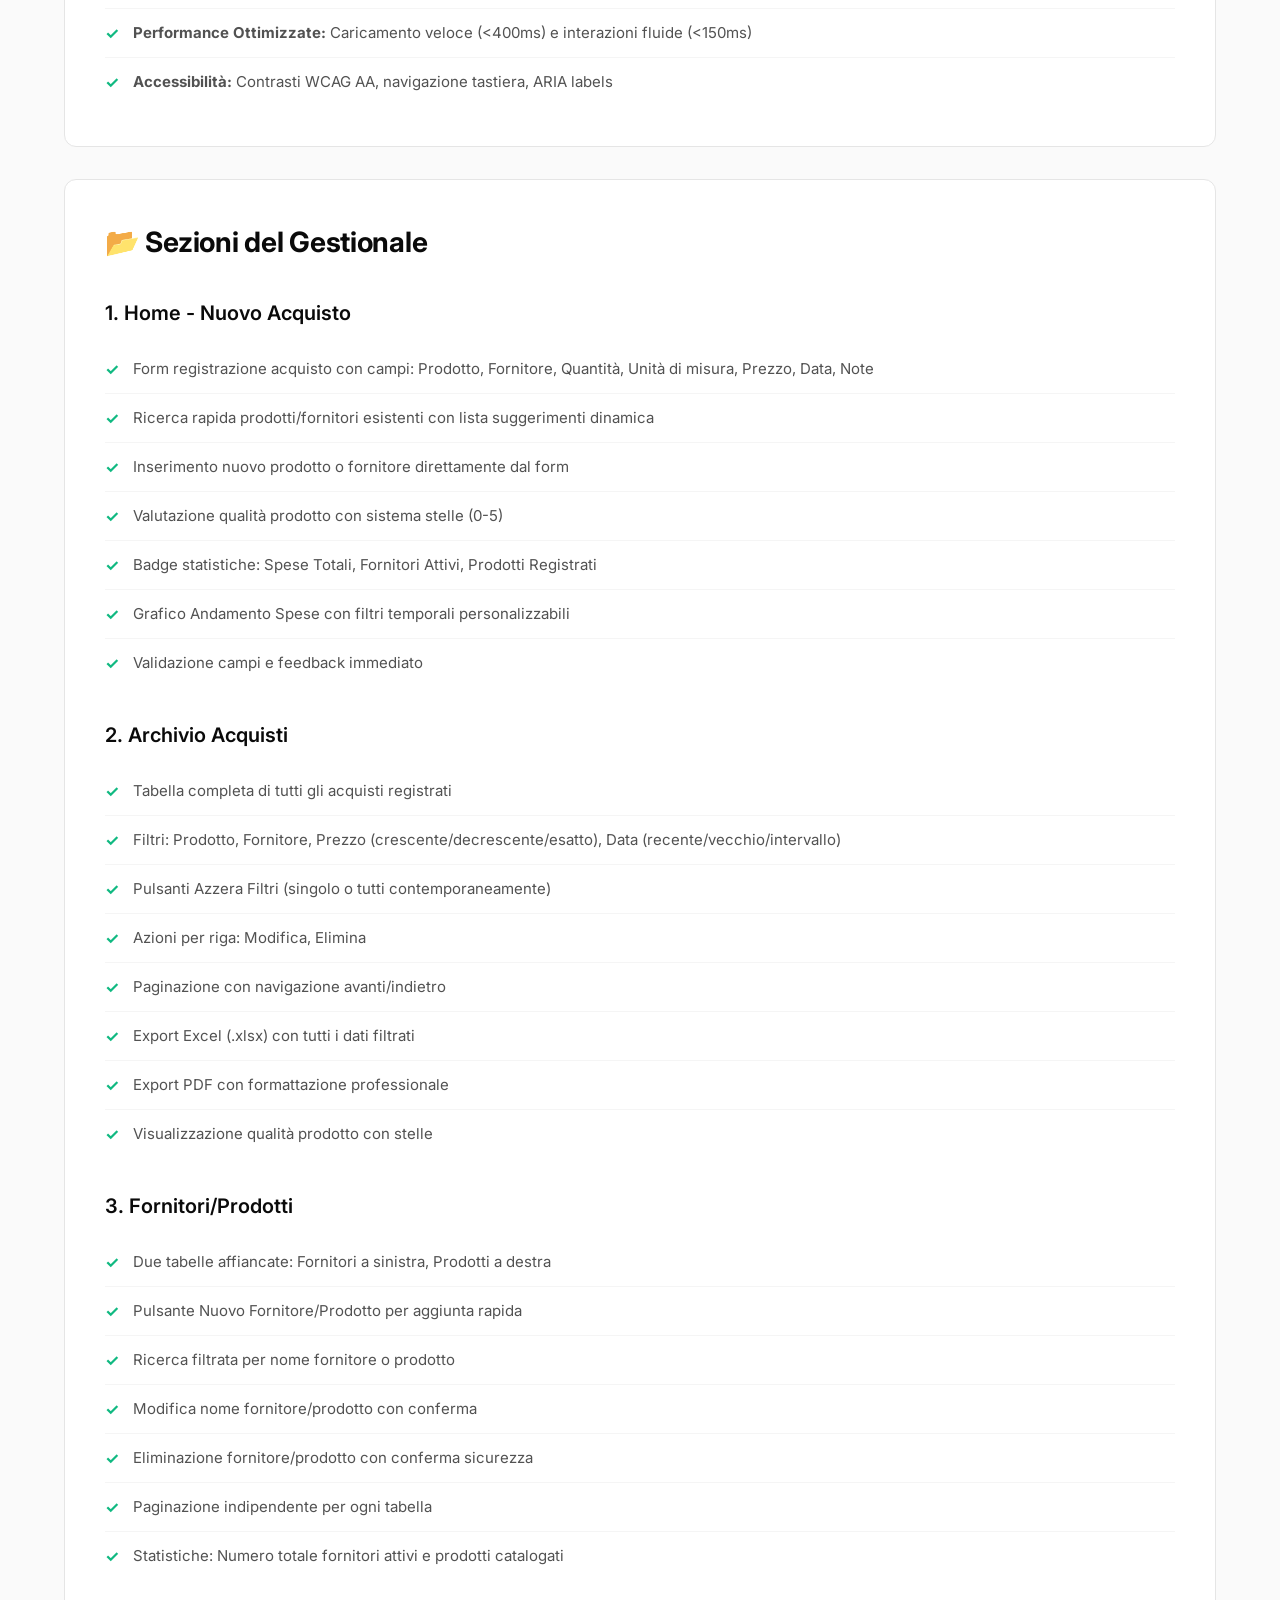
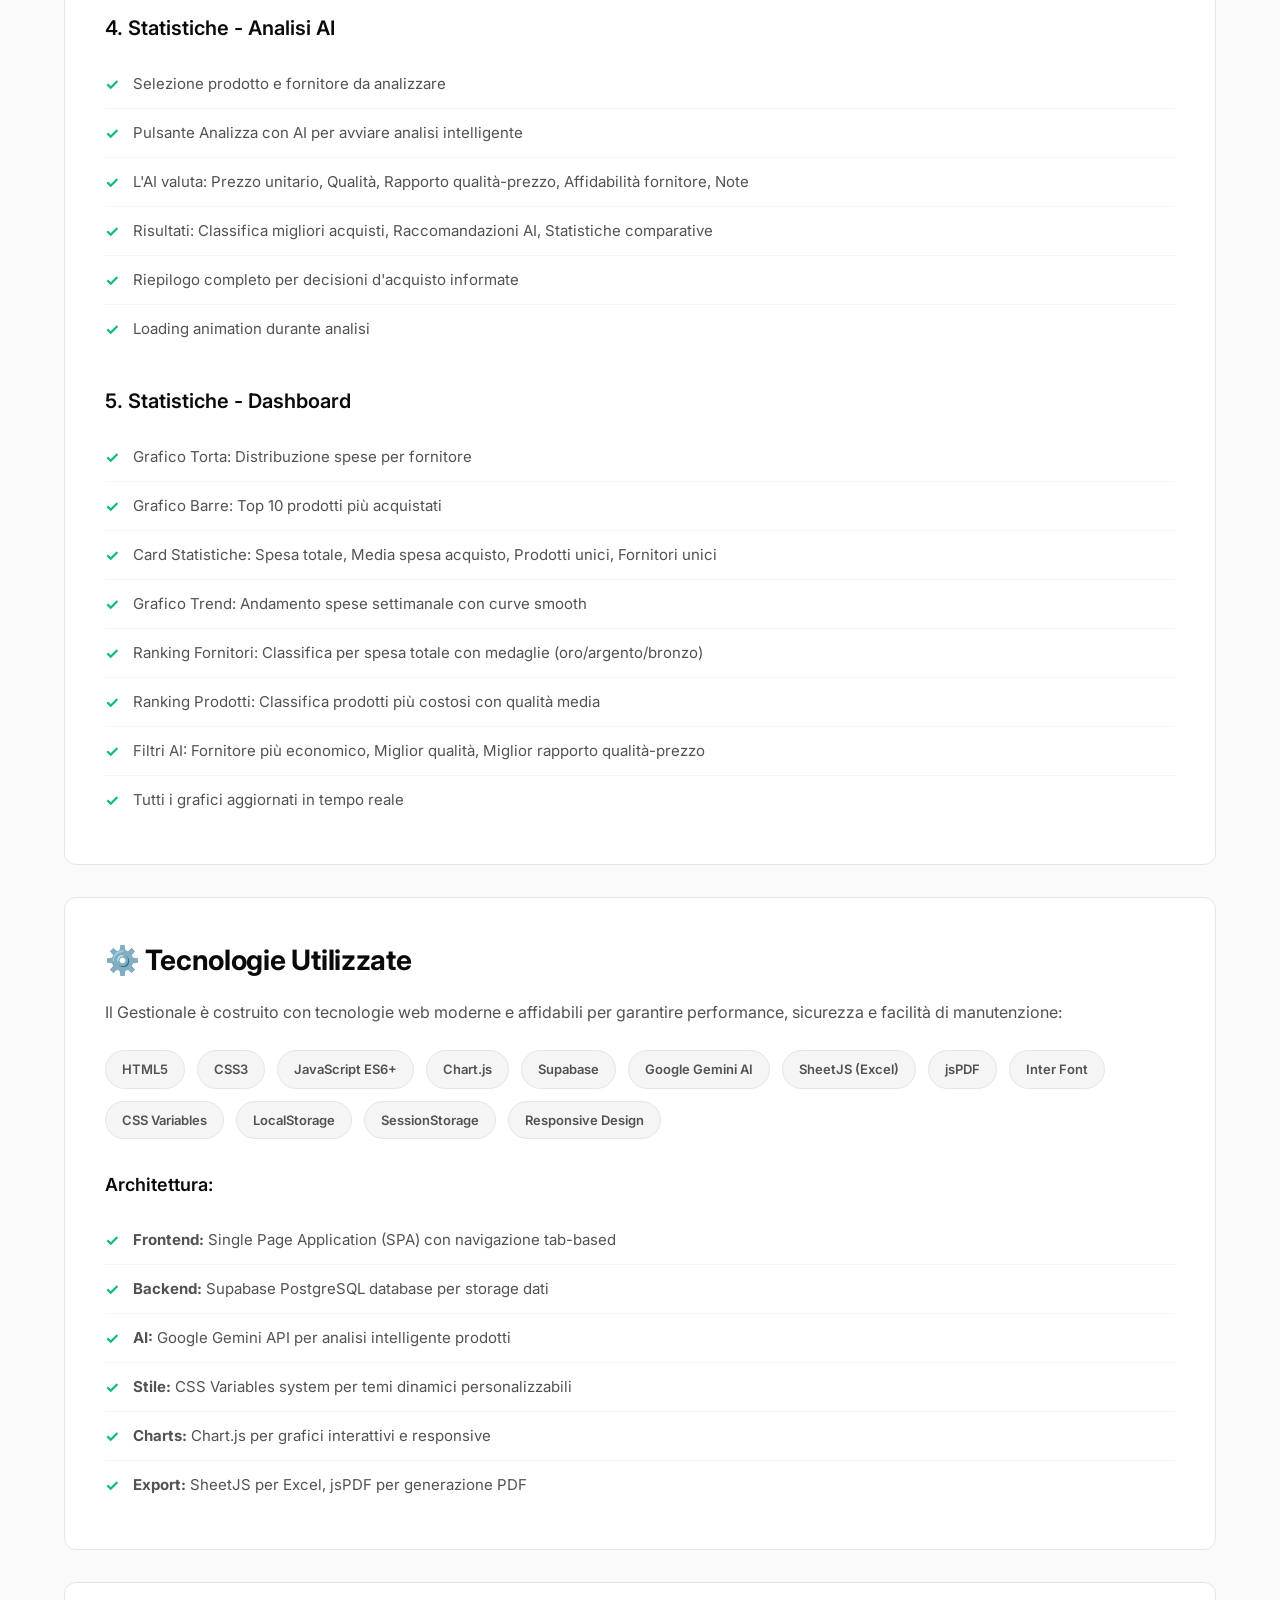
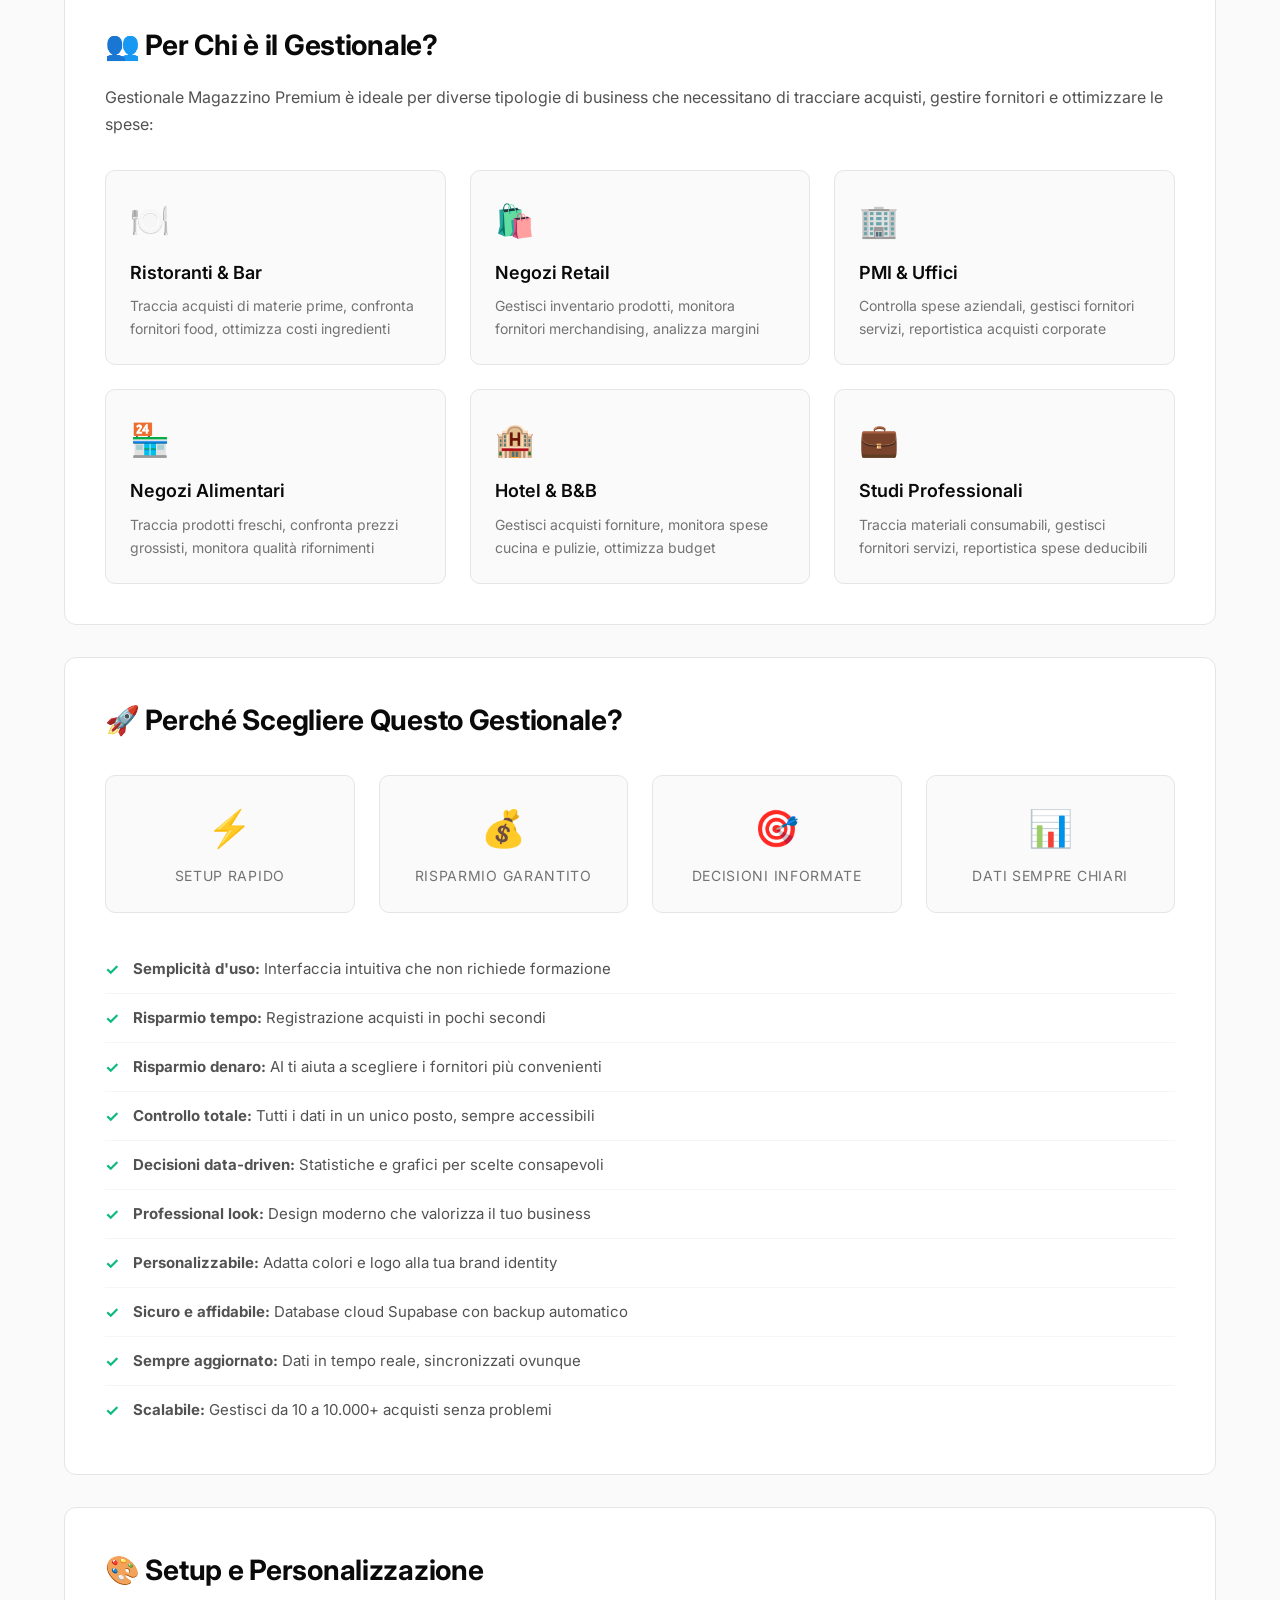
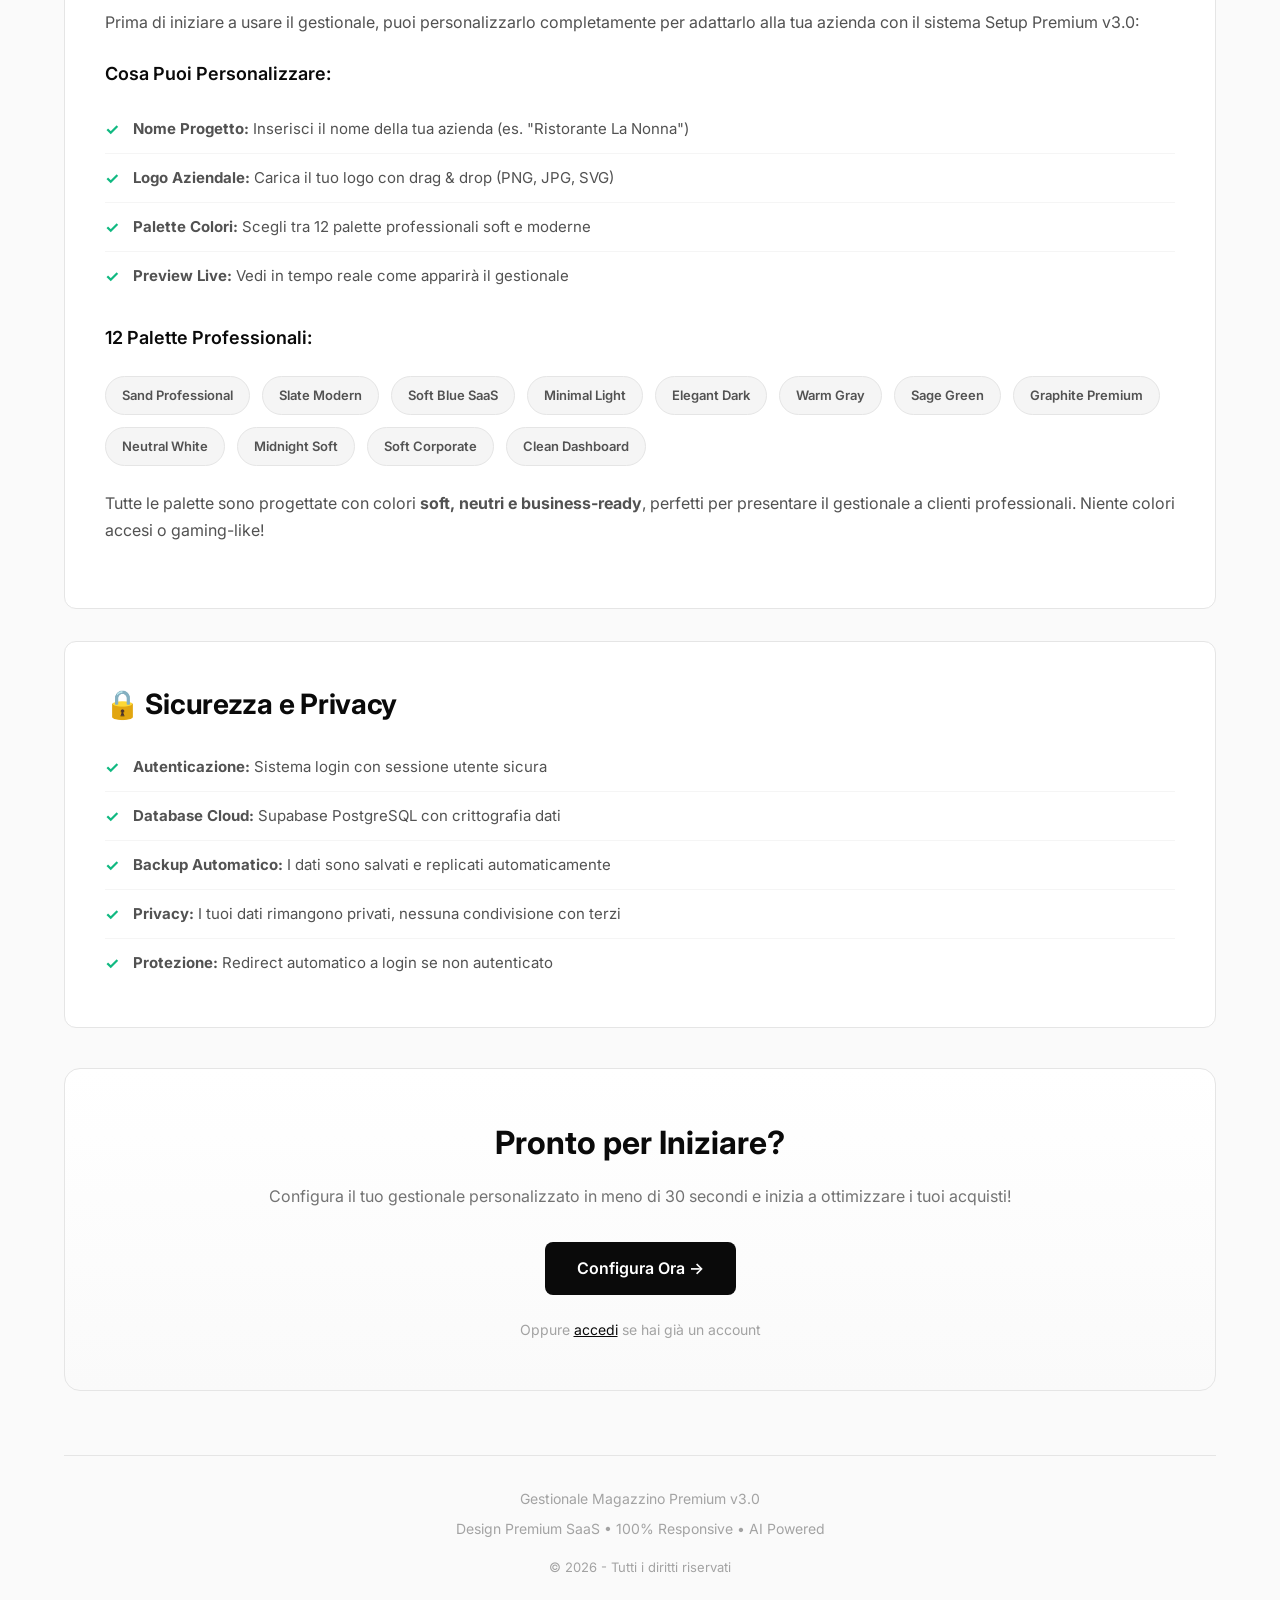
==== commit 041986c4: "modifiche" ====
--- a/info.html
+++ b/info.html
@@ -251,6 +251,280 @@
     <p class="logo-subtitle">Sistema di Gestione Acquisti e Fornitori Professionale</p>
     <p class="tagline">Semplice, Potente, Intelligente</p>
   </div>
+
+  <!-- ========================================== -->
+  <!-- PITCH VENDITA - PERCHÉ SCEGLIERE QUESTO GESTIONALE -->
+  <!-- ========================================== -->
+  <div class="section" style="background: linear-gradient(to bottom, #f0f9ff, #ffffff); border: 2px solid #e5e5e5;">
+    <h2 class="section-title" style="color: #0369a1;">🎯 Perché il Tuo Ristorante Ha Bisogno di Questo Gestionale?</h2>
+    
+    <div style="background: #fffbeb; border-left: 4px solid #f59e0b; padding: 20px; border-radius: 8px; margin-bottom: 32px;">
+      <p style="font-size: 18px; font-weight: 600; color: #0a0a0a; margin-bottom: 12px;">
+        ⚠️ Il Problema: Senza un gestionale, stai perdendo soldi ogni giorno
+      </p>
+      <ul style="color: #525252; line-height: 1.8; margin-left: 20px;">
+        <li>Non sai quale fornitore ti fa il prezzo migliore per lo stesso prodotto</li>
+        <li>Sprechi tempo a cercare vecchie fatture per confrontare i prezzi</li>
+        <li>Compri dagli stessi fornitori per abitudine, non per convenienza</li>
+        <li>Non hai dati chiari su quanto spendi al mese</li>
+        <li>Perdi acquisti di qualità bassa a prezzi alti</li>
+        <li>Non riesci a negoziare con i fornitori perché non hai storico dati</li>
+      </ul>
+    </div>
+
+    <div style="background: #d1fae5; border-left: 4px solid #10b981; padding: 20px; border-radius: 8px; margin-bottom: 32px;">
+      <p style="font-size: 18px; font-weight: 600; color: #0a0a0a; margin-bottom: 12px;">
+        ✅ La Soluzione: Gestionale Magazzino Premium
+      </p>
+      <p style="color: #525252; line-height: 1.7; margin-bottom: 16px;">
+        Con questo gestionale <strong>risparmi tempo e soldi</strong> ogni giorno. 
+        Registri gli acquisti in <strong>10 secondi</strong>, confronti automaticamente i fornitori 
+        e l'<strong>intelligenza artificiale</strong> ti dice dove conviene comprare.
+      </p>
+      <p style="color: #0a0a0a; font-weight: 600; font-size: 20px;">
+        💰 Risparmio Stimato: <span style="color: #10b981;">15-25% sui costi degli acquisti</span>
+      </p>
+    </div>
+
+    <h3 style="margin-top: 40px; margin-bottom: 20px; font-size: 24px; font-weight: 700; color: #0a0a0a;">
+      📊 Cosa Puoi Fare con Questo Gestionale?
+    </h3>
+
+    <div class="features-grid">
+      <div class="feature-card" style="border-left: 3px solid #10b981;">
+        <div class="feature-icon">⚡</div>
+        <h3 class="feature-title">Registrazione Ultra-Rapida</h3>
+        <p class="feature-description">
+          Inserisci un acquisto in <strong>10 secondi</strong>: prodotto, fornitore, prezzo, quantità. 
+          Il sistema ricorda tutto e ti suggerisce i dati già inseriti in passato.
+        </p>
+        <p style="margin-top: 12px; color: #10b981; font-weight: 600;">
+          ⏱️ Da 5 minuti a 10 secondi per acquisto
+        </p>
+      </div>
+
+      <div class="feature-card" style="border-left: 3px solid #3b82f6;">
+        <div class="feature-icon">🔍</div>
+        <h3 class="feature-title">Confronto Fornitori Automatico</h3>
+        <p class="feature-description">
+          Cerca un prodotto e vedi <strong>immediatamente</strong> tutti i prezzi da ogni fornitore, 
+          ordinati dal più conveniente. Scopri chi ti sta facendo pagare troppo.
+        </p>
+        <p style="margin-top: 12px; color: #3b82f6; font-weight: 600;">
+          💡 Scopri risparmi nascosti in 2 click
+        </p>
+      </div>
+
+      <div class="feature-card" style="border-left: 3px solid #8b5cf6;">
+        <div class="feature-icon">✨</div>
+        <h3 class="feature-title">Intelligenza Artificiale</h3>
+        <p class="feature-description">
+          L'AI analizza <strong>tutti gli acquisti</strong> di un prodotto e ti dice da quale fornitore 
+          conviene comprare considerando prezzo, qualità e affidabilità.
+        </p>
+        <p style="margin-top: 12px; color: #8b5cf6; font-weight: 600;">
+          🤖 Consigli personalizzati basati sui tuoi dati
+        </p>
+      </div>
+
+      <div class="feature-card" style="border-left: 3px solid #f59e0b;">
+        <div class="feature-icon">📈</div>
+        <h3 class="feature-title">Statistiche in Tempo Reale</h3>
+        <p class="feature-description">
+          Vedi quanto hai speso oggi, questa settimana, questo mese. 
+          Grafici chiari mostrano dove vanno i soldi e quali fornitori costano di più.
+        </p>
+        <p style="margin-top: 12px; color: #f59e0b; font-weight: 600;">
+          📊 Controllo totale del budget
+        </p>
+      </div>
+
+      <div class="feature-card" style="border-left: 3px solid #ef4444;">
+        <div class="feature-icon">⭐</div>
+        <h3 class="feature-title">Valutazione Qualità</h3>
+        <p class="feature-description">
+          Valuta ogni acquisto con stelle (1-5). Scopri quale fornitore ha la qualità migliore 
+          e quale ti manda sempre prodotti scadenti.
+        </p>
+        <p style="margin-top: 12px; color: #ef4444; font-weight: 600;">
+          ⚡ Mai più prodotti di bassa qualità
+        </p>
+      </div>
+
+      <div class="feature-card" style="border-left: 3px solid #06b6d4;">
+        <div class="feature-icon">📑</div>
+        <h3 class="feature-title">Export Excel & PDF</h3>
+        <p class="feature-description">
+          Esporta tutti i dati in Excel o PDF per il commercialista, per analisi esterne 
+          o per negoziare sconti con i fornitori mostrando lo storico.
+        </p>
+        <p style="margin-top: 12px; color: #06b6d4; font-weight: 600;">
+          📄 Report professionali in 1 click
+        </p>
+      </div>
+    </div>
+
+    <h3 style="margin-top: 48px; margin-bottom: 20px; font-size: 24px; font-weight: 700; color: #0a0a0a;">
+      🍽️ Caso d'Uso: Ristorante "Trattoria La Nonna"
+    </h3>
+
+    <div style="background: #ffffff; border: 2px solid #e5e5e5; border-radius: 12px; padding: 32px; margin-bottom: 32px;">
+      <p style="font-size: 16px; color: #525252; line-height: 1.8; margin-bottom: 20px;">
+        <strong>Prima:</strong> Il proprietario comprava sempre pomodori da 3 fornitori diversi, 
+        ma non ricordava mai chi faceva il prezzo migliore. Perdeva tempo a cercare vecchie fatture, 
+        spesso comprava dal fornitore sbagliato e spendeva €150-200 al mese in più.
+      </p>
+      <p style="font-size: 16px; color: #525252; line-height: 1.8; margin-bottom: 20px;">
+        <strong>Dopo con il Gestionale:</strong> Ogni volta che acquista, registra l'acquisto in 10 secondi. 
+        Quando deve ordinare pomodori, cerca "pomodori" e vede immediatamente:
+      </p>
+      <ul style="margin-left: 24px; color: #525252; line-height: 1.8; margin-bottom: 20px;">
+        <li>Fornitore A: €2.50/kg - Qualità ⭐⭐⭐⭐</li>
+        <li>Fornitore B: €3.20/kg - Qualità ⭐⭐⭐⭐⭐</li>
+        <li>Fornitore C: €2.80/kg - Qualità ⭐⭐⭐</li>
+      </ul>
+      <p style="font-size: 16px; color: #525252; line-height: 1.8; margin-bottom: 20px;">
+        L'AI gli consiglia: <strong>"Fornitore A: miglior rapporto qualità-prezzo"</strong>. 
+        Risparmia €0.70/kg, con 100kg al mese = <strong>€70 risparmiati solo sui pomodori</strong>.
+      </p>
+      <div style="background: #d1fae5; padding: 16px; border-radius: 8px; border-left: 4px solid #10b981;">
+        <p style="font-size: 18px; font-weight: 700; color: #0a0a0a;">
+          💰 Risultato: €150-250 risparmiati al mese = €1.800-3.000 all'anno
+        </p>
+        <p style="font-size: 14px; color: #525252; margin-top: 8px;">
+          Solo ottimizzando gli acquisti, senza cambiare fornitori o menù!
+        </p>
+      </div>
+    </div>
+
+    <h3 style="margin-top: 48px; margin-bottom: 20px; font-size: 24px; font-weight: 700; color: #0a0a0a;">
+      ❓ È Facile da Usare? Assolutamente Sì!
+    </h3>
+
+    <div class="stats-grid">
+      <div class="stat-card" style="border-top: 3px solid #10b981;">
+        <div class="stat-number">10"</div>
+        <p class="stat-label">Per registrare un acquisto</p>
+      </div>
+      <div class="stat-card" style="border-top: 3px solid #3b82f6;">
+        <div class="stat-number">0</div>
+        <p class="stat-label">Formazione necessaria</p>
+      </div>
+      <div class="stat-card" style="border-top: 3px solid #f59e0b;">
+        <div class="stat-number">3</div>
+        <p class="stat-label">Click per vedere statistiche</p>
+      </div>
+      <div class="stat-card" style="border-top: 3px solid #8b5cf6;">
+        <div class="stat-number">1</div>
+        <p class="stat-label">Click per analisi AI</p>
+      </div>
+    </div>
+
+    <div style="background: #f9fafb; border-radius: 12px; padding: 24px; margin-top: 32px;">
+      <h4 style="font-size: 18px; font-weight: 600; margin-bottom: 16px; color: #0a0a0a;">
+        🎓 Nessuna Competenza Tecnica Richiesta
+      </h4>
+      <ul style="color: #525252; line-height: 1.8; margin-left: 20px;">
+        <li>Interfaccia semplice come usare WhatsApp o Facebook</li>
+        <li>Form chiari con etichette intuitive: "Prodotto", "Fornitore", "Prezzo"</li>
+        <li>Ricerca intelligente: inizi a scrivere e ti suggerisce i prodotti già inseriti</li>
+        <li>Tutto visibile in una sola schermata, nessun menu complicato</li>
+        <li>Funziona su computer, tablet e smartphone</li>
+        <li>Non serve installare nulla: apri il browser e sei dentro</li>
+      </ul>
+    </div>
+
+    <h3 style="margin-top: 48px; margin-bottom: 20px; font-size: 24px; font-weight: 700; color: #0a0a0a;">
+      🚀 Perché È Importante Usare un Gestionale?
+    </h3>
+
+    <div class="features-grid">
+      <div class="feature-card">
+        <div class="feature-icon">📉</div>
+        <h3 class="feature-title">Riduci i Costi del 15-25%</h3>
+        <p class="feature-description">
+          Confrontando i fornitori scopri subito chi ti fa pagare troppo. 
+          Risparmi centinaia di euro al mese solo comprando meglio.
+        </p>
+      </div>
+
+      <div class="feature-card">
+        <div class="feature-icon">⏱️</div>
+        <h3 class="feature-title">Risparmi 10+ Ore al Mese</h3>
+        <p class="feature-description">
+          Non perdi più tempo a cercare vecchie fatture o confrontare prezzi manualmente. 
+          Tutto è già salvato e organizzato.
+        </p>
+      </div>
+
+      <div class="feature-card">
+        <div class="feature-icon">🎯</div>
+        <h3 class="feature-title">Decisioni Basate su Dati Reali</h3>
+        <p class="feature-description">
+          Non compri più "a sensazione". Hai dati precisi su prezzi, qualità e spese. 
+          Sai esattamente cosa conviene.
+        </p>
+      </div>
+
+      <div class="feature-card">
+        <div class="feature-icon">💪</div>
+        <h3 class="feature-title">Negozia Sconti con i Fornitori</h3>
+        <p class="feature-description">
+          Mostri lo storico acquisti e dici: "Il concorrente mi fa €2.50, tu mi fai €2.80. 
+          Puoi pareggiare?" Hai dati per negoziare.
+        </p>
+      </div>
+
+      <div class="feature-card">
+        <div class="feature-icon">📊</div>
+        <h3 class="feature-title">Controllo Totale del Budget</h3>
+        <p class="feature-description">
+          Vedi in tempo reale quanto hai speso e quanto ti rimane. 
+          Non arrivi a fine mese con sorprese spiacevoli.
+        </p>
+      </div>
+
+      <div class="feature-card">
+        <div class="feature-icon">🏆</div>
+        <h3 class="feature-title">Qualità Costante</h3>
+        <p class="feature-description">
+          Tracciando la qualità, eviti fornitori inaffidabili e compri sempre 
+          da chi ti garantisce standard alti.
+        </p>
+      </div>
+    </div>
+
+    <div style="background: linear-gradient(135deg, #eff6ff 0%, #dbeafe 100%); border-radius: 12px; padding: 32px; margin-top: 48px; text-align: center; border: 2px solid #3b82f6;">
+      <h3 style="font-size: 28px; font-weight: 700; margin-bottom: 16px; color: #0a0a0a;">
+        💡 In Sintesi: Cosa Ottieni?
+      </h3>
+      <div style="max-width: 800px; margin: 0 auto;">
+        <ul style="text-align: left; color: #0a0a0a; font-size: 16px; line-height: 2; list-style: none;">
+          <li>✅ <strong>Risparmio €150-300 al mese</strong> comprando dai fornitori giusti</li>
+          <li>✅ <strong>10+ ore risparmiate</strong> al mese che prima sprecavi in ricerche</li>
+          <li>✅ <strong>Controllo completo</strong> di tutte le spese del ristorante</li>
+          <li>✅ <strong>Qualità costante</strong> sapendo sempre da chi comprare</li>
+          <li>✅ <strong>Consigli AI</strong> personalizzati sui tuoi dati reali</li>
+          <li>✅ <strong>Report professionali</strong> in Excel/PDF per commercialista</li>
+          <li>✅ <strong>Zero stress</strong> nella gestione acquisti quotidiana</li>
+          <li>✅ <strong>Personalizzabile</strong> con logo e colori del tuo ristorante</li>
+        </ul>
+      </div>
+      <div style="margin-top: 32px; padding: 24px; background: white; border-radius: 8px; border: 2px solid #10b981;">
+        <p style="font-size: 24px; font-weight: 700; color: #10b981; margin-bottom: 8px;">
+          🎯 ROI (Ritorno sull'Investimento)
+        </p>
+        <p style="font-size: 18px; color: #525252;">
+          Se risparmi anche solo <strong>€150 al mese</strong>, in un anno sono <strong>€1.800</strong>. 
+          Il gestionale si ripaga da solo in <strong>meno di 1 settimana</strong>!
+        </p>
+      </div>
+    </div>
+
+  </div>
+  <!-- ========================================== -->
+  <!-- FINE PITCH VENDITA -->
+  <!-- ========================================== -->
 
   <!-- COSA È -->
   <div class="section">
